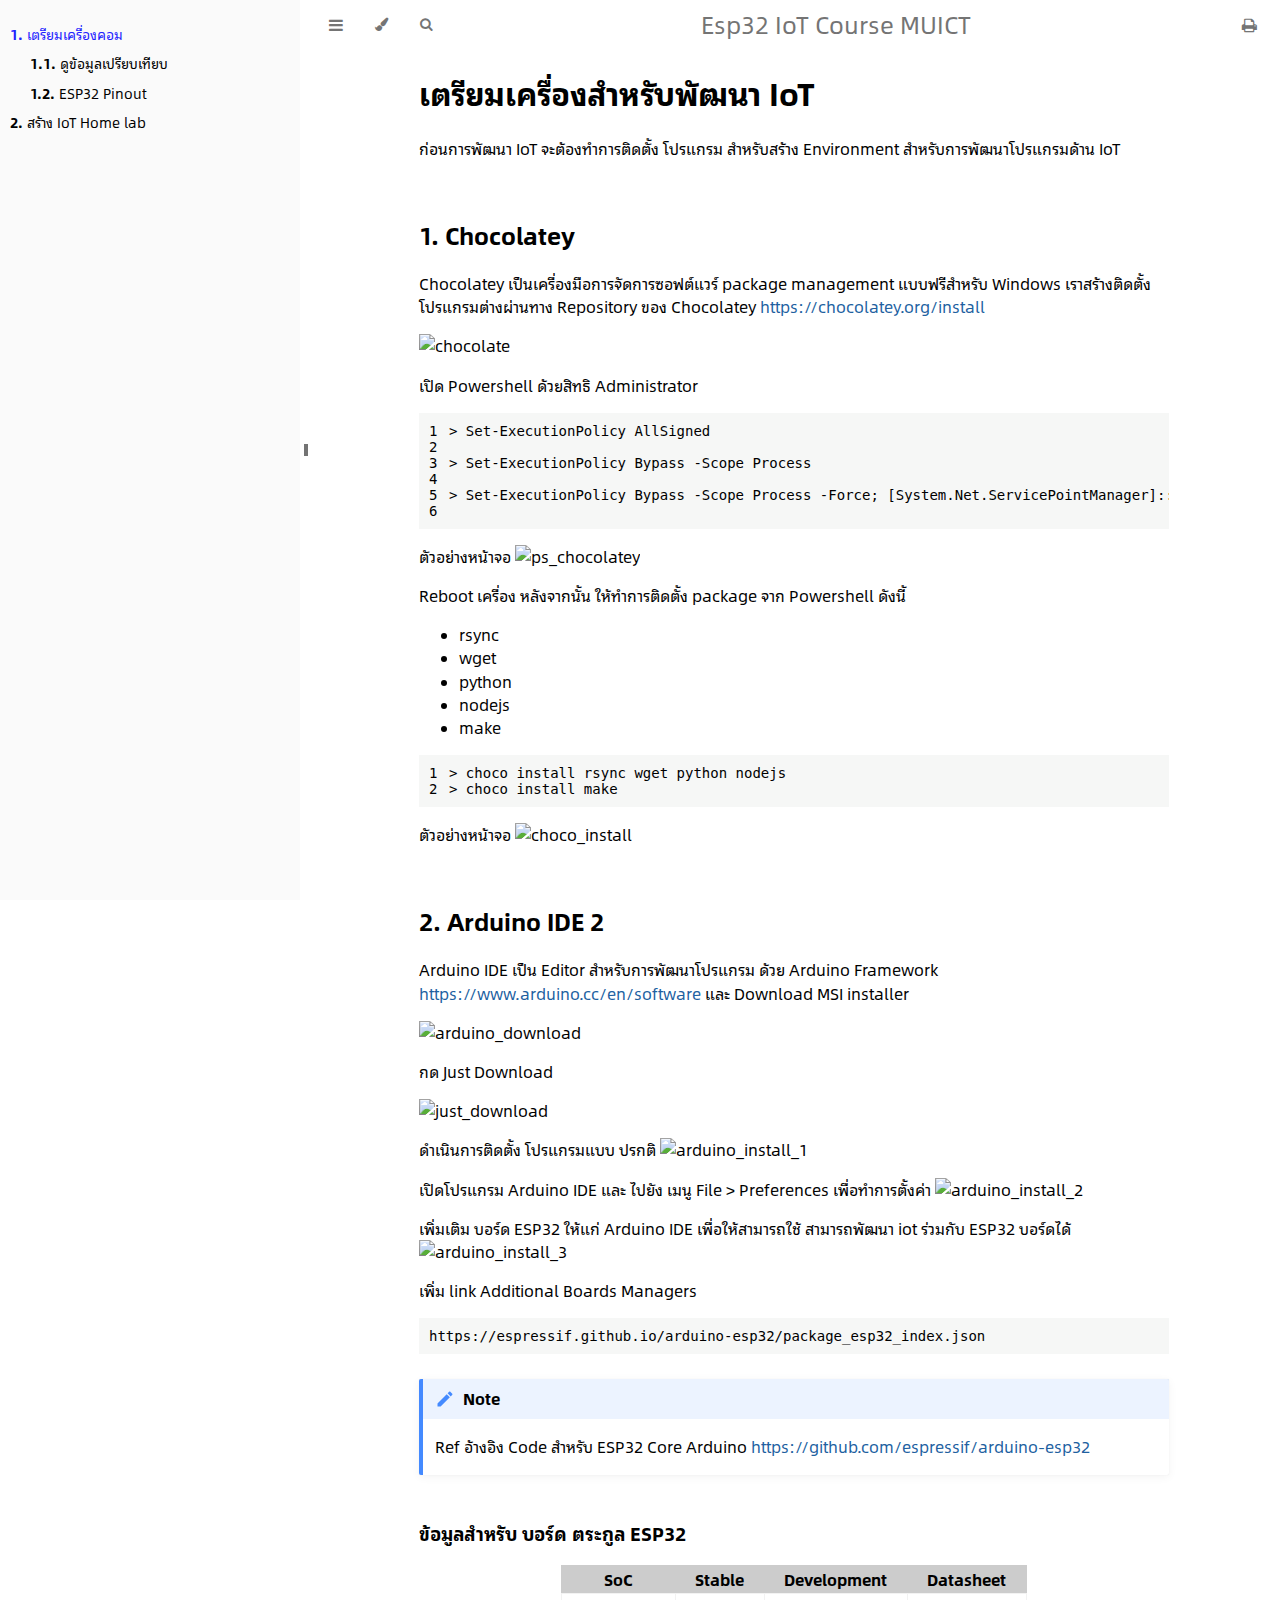
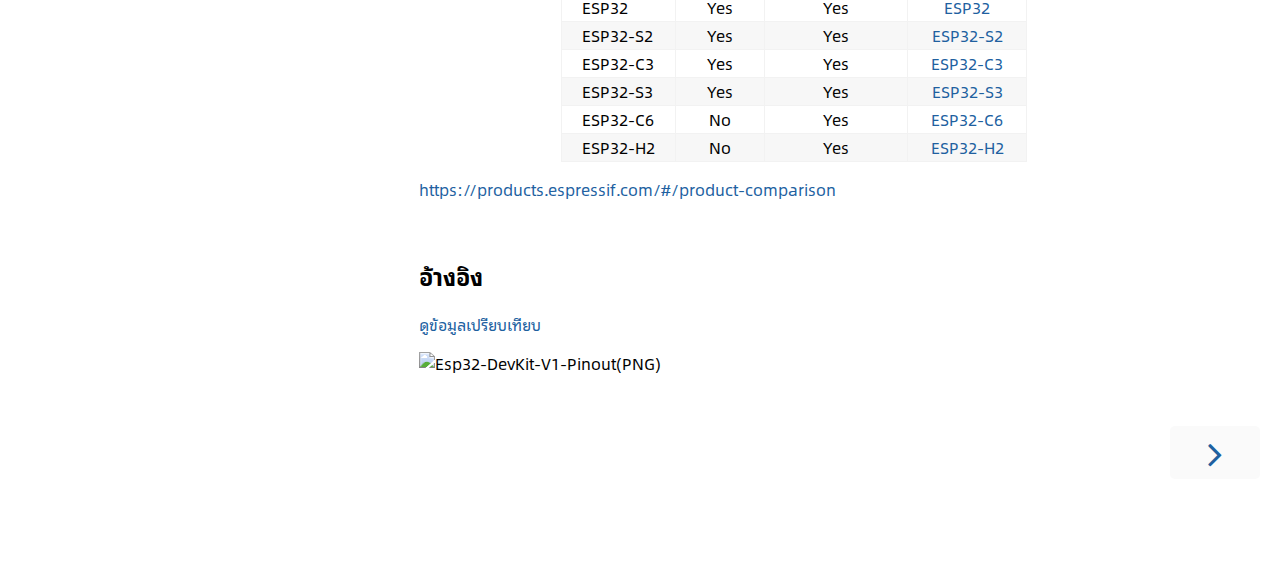
==== book/index.html @ 1f620031 "Publish latest version of Book" ====
<!DOCTYPE HTML>
<html lang="en" class="light" dir="ltr">

<head>
    <!-- Book generated using mdBook -->
    <meta charset="UTF-8">
    <title>เตรียมเครื่องคอม - Esp32 IoT Course MUICT</title>


    <!-- Custom HTML head -->
    
    <meta name="description" content="">
    <meta name="viewport" content="width=device-width, initial-scale=1">
    <meta name="theme-color" content="#ffffff">

    <link rel="icon" href="favicon.svg">
    <link rel="shortcut icon" href="favicon.png">
    <link rel="stylesheet" href="css/variables.css">
    <link rel="stylesheet" href="css/general.css">
    <link rel="stylesheet" href="css/chrome.css">
    <link rel="stylesheet" href="css/print.css" media="print">

    <!-- Fonts -->
    <link rel="stylesheet" href="FontAwesome/css/font-awesome.css">
    <link rel="stylesheet" href="fonts/fonts.css">

    <!-- Highlight.js Stylesheets -->
    <link rel="stylesheet" href="highlight.css">
    <link rel="stylesheet" href="tomorrow-night.css">
    <link rel="stylesheet" href="ayu-highlight.css">

    <!-- Custom theme stylesheets -->
    <link rel="stylesheet" href="./mdbook-admonish.css">

</head>

<body class="sidebar-visible no-js">
    <div id="body-container">
        <!-- Provide site root to javascript -->
        <script>
            var path_to_root = "";
            var default_theme = window.matchMedia("(prefers-color-scheme: dark)").matches ? "navy" : "light";
        </script>

        <!-- Work around some values being stored in localStorage wrapped in quotes -->
        <script>
            try {
                var theme = localStorage.getItem('mdbook-theme');
                var sidebar = localStorage.getItem('mdbook-sidebar');

                if (theme.startsWith('"') && theme.endsWith('"')) {
                    localStorage.setItem('mdbook-theme', theme.slice(1, theme.length - 1));
                }

                if (sidebar.startsWith('"') && sidebar.endsWith('"')) {
                    localStorage.setItem('mdbook-sidebar', sidebar.slice(1, sidebar.length - 1));
                }
            } catch (e) { }
        </script>

        <!-- Set the theme before any content is loaded, prevents flash -->
        <script>
            var theme;
            try { theme = localStorage.getItem('mdbook-theme'); } catch (e) { }
            if (theme === null || theme === undefined) { theme = default_theme; }
            var html = document.querySelector('html');
            html.classList.remove('light')
            html.classList.add(theme);
            var body = document.querySelector('body');
            body.classList.remove('no-js')
            body.classList.add('js');
        </script>

        <input type="checkbox" id="sidebar-toggle-anchor" class="hidden">

        <!-- Hide / unhide sidebar before it is displayed -->
        <script>
            var body = document.querySelector('body');
            var sidebar = null;
            var sidebar_toggle = document.getElementById("sidebar-toggle-anchor");
            if (document.body.clientWidth >= 1080) {
                try { sidebar = localStorage.getItem('mdbook-sidebar'); } catch (e) { }
                sidebar = sidebar || 'visible';
            } else {
                sidebar = 'hidden';
            }
            sidebar_toggle.checked = sidebar === 'visible';
            body.classList.remove('sidebar-visible');
            body.classList.add("sidebar-" + sidebar);
        </script>

        <nav id="sidebar" class="sidebar" aria-label="Table of contents">
            <div class="sidebar-scrollbox">
                <ol class="chapter"><li class="chapter-item expanded "><a href="chapters/chapter_1.html" class="active"><strong aria-hidden="true">1.</strong> เตรียมเครื่องคอม</a></li><li><ol class="section"><li class="chapter-item expanded "><a href="chapters/ref/compare_esp1.html"><strong aria-hidden="true">1.1.</strong> ดูข้อมูลเปรียบเทียบ</a></li><li class="chapter-item expanded "><a href="chapters/ref/pinout.html"><strong aria-hidden="true">1.2.</strong> ESP32 Pinout</a></li></ol></li><li class="chapter-item expanded "><a href="chapters/iot_homelab.html"><strong aria-hidden="true">2.</strong> สร้าง IoT Home lab</a></li></ol>
            </div>
            <div id="sidebar-resize-handle" class="sidebar-resize-handle">
                <div class="sidebar-resize-indicator"></div>
            </div>
        </nav>

        <!-- Track and set sidebar scroll position -->
        <script>
            var sidebarScrollbox = document.querySelector('#sidebar .sidebar-scrollbox');
            sidebarScrollbox.addEventListener('click', function (e) {
                if (e.target.tagName === 'A') {
                    sessionStorage.setItem('sidebar-scroll', sidebarScrollbox.scrollTop);
                }
            }, { passive: true });
            var sidebarScrollTop = sessionStorage.getItem('sidebar-scroll');
            sessionStorage.removeItem('sidebar-scroll');
            if (sidebarScrollTop) {
                // preserve sidebar scroll position when navigating via links within sidebar
                sidebarScrollbox.scrollTop = sidebarScrollTop;
            } else {
                // scroll sidebar to current active section when navigating via "next/previous chapter" buttons
                var activeSection = document.querySelector('#sidebar .active');
                if (activeSection) {
                    activeSection.scrollIntoView({ block: 'center' });
                }
            }
        </script>

        <div id="page-wrapper" class="page-wrapper">

            <div class="page">
                                <div id="menu-bar-hover-placeholder"></div>
                <div id="menu-bar" class="menu-bar sticky">
                    <div class="left-buttons">
                        <label id="sidebar-toggle" class="icon-button" for="sidebar-toggle-anchor"
                            title="Toggle Table of Contents" aria-label="Toggle Table of Contents"
                            aria-controls="sidebar">
                            <i class="fa fa-bars"></i>
                        </label>
                        <button id="theme-toggle" class="icon-button" type="button" title="Change theme"
                            aria-label="Change theme" aria-haspopup="true" aria-expanded="false"
                            aria-controls="theme-list">
                            <i class="fa fa-paint-brush"></i>
                        </button>
                        <ul id="theme-list" class="theme-popup" aria-label="Themes" role="menu">
                            <li role="none"><button role="menuitem" class="theme" id="light">Light</button></li>
                            <li role="none"><button role="menuitem" class="theme" id="rust">Rust</button></li>
                            <li role="none"><button role="menuitem" class="theme" id="coal">Coal</button></li>
                            <li role="none"><button role="menuitem" class="theme" id="navy">Navy</button></li>
                            <li role="none"><button role="menuitem" class="theme" id="ayu">Ayu</button></li>
                        </ul>
                        <button id="search-toggle" class="icon-button" type="button" title="Search. (Shortkey: s)"
                            aria-label="Toggle Searchbar" aria-expanded="false" aria-keyshortcuts="S"
                            aria-controls="searchbar">
                            <i class="fa fa-search"></i>
                        </button>
                    </div>

                    <h1 class="menu-title">Esp32 IoT Course MUICT</h1>

                    <div class="right-buttons">
                        <a href="print.html" title="Print this book" aria-label="Print this book">
                            <i id="print-button" class="fa fa-print"></i>
                        </a>

                    </div>
                </div>

                <div id="search-wrapper" class="hidden">
                    <form id="searchbar-outer" class="searchbar-outer">
                        <input type="search" id="searchbar" name="searchbar" placeholder="Search this book ..."
                            aria-controls="searchresults-outer" aria-describedby="searchresults-header">
                    </form>
                    <div id="searchresults-outer" class="searchresults-outer hidden">
                        <div id="searchresults-header" class="searchresults-header"></div>
                        <ul id="searchresults">
                        </ul>
                    </div>
                </div>

                <!-- Apply ARIA attributes after the sidebar and the sidebar toggle button are added to the DOM -->
                <script>
                    document.getElementById('sidebar-toggle').setAttribute('aria-expanded', sidebar === 'visible');
                    document.getElementById('sidebar').setAttribute('aria-hidden', sidebar !== 'visible');
                    Array.from(document.querySelectorAll('#sidebar a')).forEach(function (link) {
                        link.setAttribute('tabIndex', sidebar === 'visible' ? 0 : -1);
                    });
                </script>

                <div id="content" class="content">
                    <main>
                        <h1 id="เตรียมเครืองสำหรับพัฒนา-iot"><a class="header" href="#เตรียมเครืองสำหรับพัฒนา-iot">เตรียมเครื่องสำหรับพัฒนา IoT</a></h1>
<p>ก่อนการพัฒนา IoT จะต้องทำการติดตั้ง โปรแกรม สำหรับสร้าง Environment สำหรับการพัฒนาโปรแกรมด้าน IoT</p>
<h2 id="1-chocolatey"><a class="header" href="#1-chocolatey">1. Chocolatey</a></h2>
<p>Chocolatey เป็นเครื่องมือการจัดการซอฟต์แวร์ package management แบบฟรีสำหรับ Windows เราสร้างติดตั้งโปรแกรมต่างผ่านทาง Repository ของ Chocolatey  <a href="https://chocolatey.org/install">https://chocolatey.org/install</a></p>
<p><img src="../assets/images/chocolatey1.png" alt="chocolate" /></p>
<p>เปิด Powershell ด้วยสิทธิ Administrator</p>
<pre><code class="language-sh">&gt; Set-ExecutionPolicy AllSigned

&gt; Set-ExecutionPolicy Bypass -Scope Process

&gt; Set-ExecutionPolicy Bypass -Scope Process -Force; [System.Net.ServicePointManager]::SecurityProtocol = [System.Net.ServicePointManager]::SecurityProtocol -bor 3072; iex ((New-Object System.Net.WebClient).DownloadString('https://community.chocolatey.org/install.ps1'))

</code></pre>
<p>ตัวอย่างหน้าจอ
<img src="../assets/images/ps_chocolatey.png" alt="ps_chocolatey" /></p>
<p>Reboot เครื่อง  หลังจากนั้น ให้ทำการติดตั้ง package จาก Powershell ดังนี้</p>
<ul>
<li>rsync</li>
<li>wget</li>
<li>python</li>
<li>nodejs</li>
<li>make</li>
</ul>
<pre><code class="language-sh">&gt; choco install rsync wget python nodejs
&gt; choco install make
</code></pre>
<p>ตัวอย่างหน้าจอ
<img src="../assets/images/choco_install.png" alt="choco_install" /></p>
<h2 id="2-arduino-ide-2"><a class="header" href="#2-arduino-ide-2">2. Arduino IDE 2</a></h2>
<p>Arduino IDE เป็น Editor สำหรับการพัฒนาโปรแกรม ด้วย Arduino Framework
<a href="https://www.arduino.cc/en/software">https://www.arduino.cc/en/software</a>  และ Download MSI installer</p>
<p><img src="../assets/images/arduino_download.png" alt="arduino_download" /></p>
<p>กด Just Download</p>
<p><img src="../assets/images/just_download.png" alt="just_download" /></p>
<p>ดำเนินการติดตั้ง โปรแกรมแบบ ปรกติ
<img src="../assets/images/arduino_install_1.png" alt="arduino_install_1" /></p>
<p>เปิดโปรแกรม Arduino IDE และ ไปยัง เมนู File &gt; Preferences เพื่อทำการตั้งค่า
<img src="../assets/images/arduino_install_2.png" alt="arduino_install_2" /></p>
<p>เพิ่มเติม บอร์ด ESP32 ให้แก่ Arduino IDE เพื่อให้สามารถใช้ สามารถพัฒนา iot ร่วมกับ ESP32 บอร์ดได้
<img src="../assets/images/arduino_install_3.png" alt="arduino_install_3" /></p>
<p>เพิ่ม link Additional Boards Managers</p>
<pre><code>https://espressif.github.io/arduino-esp32/package_esp32_index.json
</code></pre>
<div id="admonition-note" class="admonition admonish-note">
<div class="admonition-title">
<p>Note</p>
<p><a class="admonition-anchor-link" href="#admonition-note"></a></p>
</div>
<div>
<p>Ref อ้างอิง Code สำหรับ ESP32 Core Arduino  <a href="https://github.com/espressif/arduino-esp32">https://github.com/espressif/arduino-esp32</a></p>
</div>
</div>
<h3 id="ขอมูลสำหรับ-บอรด-ตระกูล-esp32"><a class="header" href="#ขอมูลสำหรับ-บอรด-ตระกูล-esp32">ข้อมูลสำหรับ บอร์ด ตระกูล ESP32</a></h3>
<div class="table-wrapper"><table><thead><tr><th><strong>SoC</strong></th><th style="text-align: center"><strong>Stable</strong></th><th style="text-align: center"><strong>Development</strong></th><th style="text-align: center"><strong>Datasheet</strong></th></tr></thead><tbody>
<tr><td>ESP32</td><td style="text-align: center">Yes</td><td style="text-align: center">Yes</td><td style="text-align: center"><a href="https://www.espressif.com/sites/default/files/documentation/esp32_datasheet_en.pdf">ESP32</a></td></tr>
<tr><td>ESP32-S2</td><td style="text-align: center">Yes</td><td style="text-align: center">Yes</td><td style="text-align: center"><a href="https://www.espressif.com/sites/default/files/documentation/esp32-s2_datasheet_en.pdf">ESP32-S2</a></td></tr>
<tr><td>ESP32-C3</td><td style="text-align: center">Yes</td><td style="text-align: center">Yes</td><td style="text-align: center"><a href="https://www.espressif.com/sites/default/files/documentation/esp32-c3_datasheet_en.pdf">ESP32-C3</a></td></tr>
<tr><td>ESP32-S3</td><td style="text-align: center">Yes</td><td style="text-align: center">Yes</td><td style="text-align: center"><a href="https://www.espressif.com/sites/default/files/documentation/esp32-s3_datasheet_en.pdf">ESP32-S3</a></td></tr>
<tr><td>ESP32-C6</td><td style="text-align: center">No</td><td style="text-align: center">Yes</td><td style="text-align: center"><a href="https://www.espressif.com/sites/default/files/documentation/esp32-c6_datasheet_en.pdf">ESP32-C6</a></td></tr>
<tr><td>ESP32-H2</td><td style="text-align: center">No</td><td style="text-align: center">Yes</td><td style="text-align: center"><a href="https://www.espressif.com/sites/default/files/documentation/esp32-h2_datasheet_en.pdf">ESP32-H2</a></td></tr>
</tbody></table>
</div>
<p><a href="https://products.espressif.com/#/product-comparison">https://products.espressif.com/#/product-comparison</a></p>
<h2 id="อางอิง"><a class="header" href="#อางอิง">อ้างอิง</a></h2>
<p><a href="./ref/compare_esp1.html">ดูข้อมูลเปรียบเทียบ</a></p>
<p><img src="../assets/images/ESP32-DevKit-V1-Pinout-Diagram.png" alt="Esp32-DevKit-V1-Pinout(PNG)" /></p>

                    </main>

                    <nav class="nav-wrapper" aria-label="Page navigation">
                        <!-- Mobile navigation buttons -->

                        <a rel="next prefetch" href="chapters/ref/compare_esp1.html" class="mobile-nav-chapters next"
                            title="Next chapter" aria-label="Next chapter" aria-keyshortcuts="Right">
                            <i class="fa fa-angle-right"></i>
                        </a>

                        <div style="clear: both"></div>
                    </nav>
                </div>
            </div>

            <nav class="nav-wide-wrapper" aria-label="Page navigation">

                <a rel="next prefetch" href="chapters/ref/compare_esp1.html" class="nav-chapters next" title="Next chapter"
                    aria-label="Next chapter" aria-keyshortcuts="Right">
                    <i class="fa fa-angle-right"></i>
                </a>
            </nav>

        </div>




        <script>
            window.playground_copyable = true;
        </script>


        <script src="elasticlunr.min.js"></script>
        <script src="mark.min.js"></script>
        <script src="searcher.js"></script>

        <script src="clipboard.min.js"></script>
        <script src="highlight.js"></script>
        <script src="book.js"></script>

        <!-- Custom JS scripts -->
        <script src="js/highlightjs-line-numbers.js"></script>


        <script>
            $(document).ready(function () {
                $('code.hljs').each(function (i, block) {
                    hljs.lineNumbersBlock(block);
                });
            });
        </script>

    </div>
</body>

</html>
---- book/css/variables.css ----
/* Globals */

:root {
    --sidebar-width: 300px;
    --sidebar-resize-indicator-width: 8px;
    --sidebar-resize-indicator-space: 2px;
    --page-padding: 15px;
    --content-max-width: 750px;
    --menu-bar-height: 50px;
    --mono-font: "Source Code Pro", Consolas, "Ubuntu Mono", Menlo, "DejaVu Sans Mono", monospace, monospace;
    --code-font-size: 0.875em /* please adjust the ace font size accordingly in editor.js */
}

/* Themes */

.ayu {
    --bg: hsl(210, 25%, 8%);
    --fg: #c5c5c5;

    --sidebar-bg: #14191f;
    --sidebar-fg: #c8c9db;
    --sidebar-non-existant: #5c6773;
    --sidebar-active: #ffb454;
    --sidebar-spacer: #2d334f;

    --scrollbar: var(--sidebar-fg);

    --icons: #737480;
    --icons-hover: #b7b9cc;

    --links: #0096cf;

    --inline-code-color: #ffb454;

    --theme-popup-bg: #14191f;
    --theme-popup-border: #5c6773;
    --theme-hover: #191f26;

    --quote-bg: hsl(226, 15%, 17%);
    --quote-border: hsl(226, 15%, 22%);

    --warning-border: #ff8e00;

    --table-border-color: hsl(210, 25%, 13%);
    --table-header-bg: hsl(210, 25%, 28%);
    --table-alternate-bg: hsl(210, 25%, 11%);

    --searchbar-border-color: #848484;
    --searchbar-bg: #424242;
    --searchbar-fg: #fff;
    --searchbar-shadow-color: #d4c89f;
    --searchresults-header-fg: #666;
    --searchresults-border-color: #888;
    --searchresults-li-bg: #252932;
    --search-mark-bg: #e3b171;

    --color-scheme: dark;
}

.coal {
    --bg: hsl(200, 7%, 8%);
    --fg: #98a3ad;

    --sidebar-bg: #292c2f;
    --sidebar-fg: #a1adb8;
    --sidebar-non-existant: #505254;
    --sidebar-active: #3473ad;
    --sidebar-spacer: #393939;

    --scrollbar: var(--sidebar-fg);

    --icons: #43484d;
    --icons-hover: #b3c0cc;

    --links: #2b79a2;

    --inline-code-color: #c5c8c6;

    --theme-popup-bg: #141617;
    --theme-popup-border: #43484d;
    --theme-hover: #1f2124;

    --quote-bg: hsl(234, 21%, 18%);
    --quote-border: hsl(234, 21%, 23%);

    --warning-border: #ff8e00;

    --table-border-color: hsl(200, 7%, 13%);
    --table-header-bg: hsl(200, 7%, 28%);
    --table-alternate-bg: hsl(200, 7%, 11%);

    --searchbar-border-color: #aaa;
    --searchbar-bg: #b7b7b7;
    --searchbar-fg: #000;
    --searchbar-shadow-color: #aaa;
    --searchresults-header-fg: #666;
    --searchresults-border-color: #98a3ad;
    --searchresults-li-bg: #2b2b2f;
    --search-mark-bg: #355c7d;

    --color-scheme: dark;
}

.light {
    --bg: hsl(0, 0%, 100%);
    --fg: hsl(0, 0%, 0%);

    --sidebar-bg: #fafafa;
    --sidebar-fg: hsl(0, 0%, 0%);
    --sidebar-non-existant: #aaaaaa;
    --sidebar-active: #1f1fff;
    --sidebar-spacer: #f4f4f4;

    --scrollbar: #8F8F8F;

    --icons: #747474;
    --icons-hover: #000000;

    --links: #20609f;

    --inline-code-color: #301900;

    --theme-popup-bg: #fafafa;
    --theme-popup-border: #cccccc;
    --theme-hover: #e6e6e6;

    --quote-bg: hsl(197, 37%, 96%);
    --quote-border: hsl(197, 37%, 91%);

    --warning-border: #ff8e00;

    --table-border-color: hsl(0, 0%, 95%);
    --table-header-bg: hsl(0, 0%, 80%);
    --table-alternate-bg: hsl(0, 0%, 97%);

    --searchbar-border-color: #aaa;
    --searchbar-bg: #fafafa;
    --searchbar-fg: #000;
    --searchbar-shadow-color: #aaa;
    --searchresults-header-fg: #666;
    --searchresults-border-color: #888;
    --searchresults-li-bg: #e4f2fe;
    --search-mark-bg: #a2cff5;

    --color-scheme: light;
}

.navy {
    --bg: hsl(226, 23%, 11%);
    --fg: #bcbdd0;

    --sidebar-bg: #282d3f;
    --sidebar-fg: #c8c9db;
    --sidebar-non-existant: #505274;
    --sidebar-active: #2b79a2;
    --sidebar-spacer: #2d334f;

    --scrollbar: var(--sidebar-fg);

    --icons: #737480;
    --icons-hover: #b7b9cc;

    --links: #2b79a2;

    --inline-code-color: #c5c8c6;

    --theme-popup-bg: #161923;
    --theme-popup-border: #737480;
    --theme-hover: #282e40;

    --quote-bg: hsl(226, 15%, 17%);
    --quote-border: hsl(226, 15%, 22%);

    --warning-border: #ff8e00;

    --table-border-color: hsl(226, 23%, 16%);
    --table-header-bg: hsl(226, 23%, 31%);
    --table-alternate-bg: hsl(226, 23%, 14%);

    --searchbar-border-color: #aaa;
    --searchbar-bg: #aeaec6;
    --searchbar-fg: #000;
    --searchbar-shadow-color: #aaa;
    --searchresults-header-fg: #5f5f71;
    --searchresults-border-color: #5c5c68;
    --searchresults-li-bg: #242430;
    --search-mark-bg: #a2cff5;

    --color-scheme: dark;
}

.rust {
    --bg: hsl(60, 9%, 87%);
    --fg: #262625;

    --sidebar-bg: #3b2e2a;
    --sidebar-fg: #c8c9db;
    --sidebar-non-existant: #505254;
    --sidebar-active: #e69f67;
    --sidebar-spacer: #45373a;

    --scrollbar: var(--sidebar-fg);

    --icons: #737480;
    --icons-hover: #262625;

    --links: #2b79a2;

    --inline-code-color: #6e6b5e;

    --theme-popup-bg: #e1e1db;
    --theme-popup-border: #b38f6b;
    --theme-hover: #99908a;

    --quote-bg: hsl(60, 5%, 75%);
    --quote-border: hsl(60, 5%, 70%);

    --warning-border: #ff8e00;

    --table-border-color: hsl(60, 9%, 82%);
    --table-header-bg: #b3a497;
    --table-alternate-bg: hsl(60, 9%, 84%);

    --searchbar-border-color: #aaa;
    --searchbar-bg: #fafafa;
    --searchbar-fg: #000;
    --searchbar-shadow-color: #aaa;
    --searchresults-header-fg: #666;
    --searchresults-border-color: #888;
    --searchresults-li-bg: #dec2a2;
    --search-mark-bg: #e69f67;

    --color-scheme: light;
}

@media (prefers-color-scheme: dark) {
    .light.no-js {
        --bg: hsl(200, 7%, 8%);
        --fg: #98a3ad;

        --sidebar-bg: #292c2f;
        --sidebar-fg: #a1adb8;
        --sidebar-non-existant: #505254;
        --sidebar-active: #3473ad;
        --sidebar-spacer: #393939;

        --scrollbar: var(--sidebar-fg);

        --icons: #43484d;
        --icons-hover: #b3c0cc;

        --links: #2b79a2;

        --inline-code-color: #c5c8c6;

        --theme-popup-bg: #141617;
        --theme-popup-border: #43484d;
        --theme-hover: #1f2124;

        --quote-bg: hsl(234, 21%, 18%);
        --quote-border: hsl(234, 21%, 23%);

        --warning-border: #ff8e00;

        --table-border-color: hsl(200, 7%, 13%);
        --table-header-bg: hsl(200, 7%, 28%);
        --table-alternate-bg: hsl(200, 7%, 11%);

        --searchbar-border-color: #aaa;
        --searchbar-bg: #b7b7b7;
        --searchbar-fg: #000;
        --searchbar-shadow-color: #aaa;
        --searchresults-header-fg: #666;
        --searchresults-border-color: #98a3ad;
        --searchresults-li-bg: #2b2b2f;
        --search-mark-bg: #355c7d;
    }
}
---- book/css/general.css ----
/* Base styles and content styles */

@import 'variables.css';

:root {
    /* Browser default font-size is 16px, this way 1 rem = 10px */
    font-size: 62.5%;
    color-scheme: var(--color-scheme);
}

html {
    font-family: "Open Sans", sans-serif;
    color: var(--fg);
    background-color: var(--bg);
    text-size-adjust: none;
    -webkit-text-size-adjust: none;
}

body {
    margin: 0;
    font-size: 1.6rem;
    overflow-x: hidden;
}

code {
    font-family: var(--mono-font) !important;
    font-size: var(--code-font-size);
    direction: ltr !important;
}

/* make long words/inline code not x overflow */
main {
    overflow-wrap: break-word;
}

/* make wide tables scroll if they overflow */
.table-wrapper {
    overflow-x: auto;
}

/* Don't change font size in headers. */
h1 code, h2 code, h3 code, h4 code, h5 code, h6 code {
    font-size: unset;
}

.left { float: left; }
.right { float: right; }
.boring { opacity: 0.6; }
.hide-boring .boring { display: none; }
.hidden { display: none !important; }

h2, h3 { margin-block-start: 2.5em; }
h4, h5 { margin-block-start: 2em; }

.header + .header h3,
.header + .header h4,
.header + .header h5 {
    margin-block-start: 1em;
}

h1:target::before,
h2:target::before,
h3:target::before,
h4:target::before,
h5:target::before,
h6:target::before {
    display: inline-block;
    content: "»";
    margin-inline-start: -30px;
    width: 30px;
}

/* This is broken on Safari as of version 14, but is fixed
   in Safari Technology Preview 117 which I think will be Safari 14.2.
   https://bugs.webkit.org/show_bug.cgi?id=218076
*/
:target {
    /* Safari does not support logical properties */
    scroll-margin-top: calc(var(--menu-bar-height) + 0.5em);
}

.page {
    outline: 0;
    padding: 0 var(--page-padding);
    margin-block-start: calc(0px - var(--menu-bar-height)); /* Compensate for the #menu-bar-hover-placeholder */
}
.page-wrapper {
    box-sizing: border-box;
    background-color: var(--bg);
}
.no-js .page-wrapper,
.js:not(.sidebar-resizing) .page-wrapper {
    transition: margin-left 0.3s ease, transform 0.3s ease; /* Animation: slide away */
}
[dir=rtl] .js:not(.sidebar-resizing) .page-wrapper {
    transition: margin-right 0.3s ease, transform 0.3s ease; /* Animation: slide away */
}

.content {
    overflow-y: auto;
    padding: 0 5px 50px 5px;
}
.content main {
    margin-inline-start: auto;
    margin-inline-end: auto;
    max-width: var(--content-max-width);
}
.content p { line-height: 1.45em; }
.content ol { line-height: 1.45em; }
.content ul { line-height: 1.45em; }
.content a { text-decoration: none; }
.content a:hover { text-decoration: underline; }
.content img, .content video { max-width: 100%; }
.content .header:link,
.content .header:visited {
    color: var(--fg);
}
.content .header:link,
.content .header:visited:hover {
    text-decoration: none;
}

table {
    margin: 0 auto;
    border-collapse: collapse;
}
table td {
    padding: 3px 20px;
    border: 1px var(--table-border-color) solid;
}
table thead {
    background: var(--table-header-bg);
}
table thead td {
    font-weight: 700;
    border: none;
}
table thead th {
    padding: 3px 20px;
}
table thead tr {
    border: 1px var(--table-header-bg) solid;
}
/* Alternate background colors for rows */
table tbody tr:nth-child(2n) {
    background: var(--table-alternate-bg);
}


blockquote {
    margin: 20px 0;
    padding: 0 20px;
    color: var(--fg);
    background-color: var(--quote-bg);
    border-block-start: .1em solid var(--quote-border);
    border-block-end: .1em solid var(--quote-border);
}

.warning {
    margin: 20px;
    padding: 0 20px;
    border-inline-start: 2px solid var(--warning-border);
}

.warning:before {
    position: absolute;
    width: 3rem;
    height: 3rem;
    margin-inline-start: calc(-1.5rem - 21px);
    content: "ⓘ";
    text-align: center;
    background-color: var(--bg);
    color: var(--warning-border);
    font-weight: bold;
    font-size: 2rem;
}

blockquote .warning:before {
    background-color: var(--quote-bg);
}

kbd {
    background-color: var(--table-border-color);
    border-radius: 4px;
    border: solid 1px var(--theme-popup-border);
    box-shadow: inset 0 -1px 0 var(--theme-hover);
    display: inline-block;
    font-size: var(--code-font-size);
    font-family: var(--mono-font);
    line-height: 10px;
    padding: 4px 5px;
    vertical-align: middle;
}

:not(.footnote-definition) + .footnote-definition,
.footnote-definition + :not(.footnote-definition) {
    margin-block-start: 2em;
}
.footnote-definition {
    font-size: 0.9em;
    margin: 0.5em 0;
}
.footnote-definition p {
    display: inline;
}

.tooltiptext {
    position: absolute;
    visibility: hidden;
    color: #fff;
    background-color: #333;
    transform: translateX(-50%); /* Center by moving tooltip 50% of its width left */
    left: -8px; /* Half of the width of the icon */
    top: -35px;
    font-size: 0.8em;
    text-align: center;
    border-radius: 6px;
    padding: 5px 8px;
    margin: 5px;
    z-index: 1000;
}
.tooltipped .tooltiptext {
    visibility: visible;
}

.chapter li.part-title {
    color: var(--sidebar-fg);
    margin: 5px 0px;
    font-weight: bold;
}

.result-no-output {
    font-style: italic;
}
---- book/css/chrome.css ----
/* CSS for UI elements (a.k.a. chrome) */

@import 'variables.css';

html {
    scrollbar-color: var(--scrollbar) var(--bg);
}
#searchresults a,
.content a:link,
a:visited,
a > .hljs {
    color: var(--links);
}

/*
    body-container is necessary because mobile browsers don't seem to like
    overflow-x on the body tag when there is a <meta name="viewport"> tag.
*/
#body-container {
    /*
        This is used when the sidebar pushes the body content off the side of
        the screen on small screens. Without it, dragging on mobile Safari
        will want to reposition the viewport in a weird way.
    */
    overflow-x: clip;
}

/* Menu Bar */

#menu-bar,
#menu-bar-hover-placeholder {
    z-index: 101;
    margin: auto calc(0px - var(--page-padding));
}
#menu-bar {
    position: relative;
    display: flex;
    flex-wrap: wrap;
    background-color: var(--bg);
    border-block-end-color: var(--bg);
    border-block-end-width: 1px;
    border-block-end-style: solid;
}
#menu-bar.sticky,
.js #menu-bar-hover-placeholder:hover + #menu-bar,
.js #menu-bar:hover,
.js.sidebar-visible #menu-bar {
    position: -webkit-sticky;
    position: sticky;
    top: 0 !important;
}
#menu-bar-hover-placeholder {
    position: sticky;
    position: -webkit-sticky;
    top: 0;
    height: var(--menu-bar-height);
}
#menu-bar.bordered {
    border-block-end-color: var(--table-border-color);
}
#menu-bar i, #menu-bar .icon-button {
    position: relative;
    padding: 0 8px;
    z-index: 10;
    line-height: var(--menu-bar-height);
    cursor: pointer;
    transition: color 0.5s;
}
@media only screen and (max-width: 420px) {
    #menu-bar i, #menu-bar .icon-button {
        padding: 0 5px;
    }
}

.icon-button {
    border: none;
    background: none;
    padding: 0;
    color: inherit;
}
.icon-button i {
    margin: 0;
}

.right-buttons {
    margin: 0 15px;
}
.right-buttons a {
    text-decoration: none;
}

.left-buttons {
    display: flex;
    margin: 0 5px;
}
.no-js .left-buttons button {
    display: none;
}

.menu-title {
    display: inline-block;
    font-weight: 200;
    font-size: 2.4rem;
    line-height: var(--menu-bar-height);
    text-align: center;
    margin: 0;
    flex: 1;
    white-space: nowrap;
    overflow: hidden;
    text-overflow: ellipsis;
}
.js .menu-title {
    cursor: pointer;
}

.menu-bar,
.menu-bar:visited,
.nav-chapters,
.nav-chapters:visited,
.mobile-nav-chapters,
.mobile-nav-chapters:visited,
.menu-bar .icon-button,
.menu-bar a i {
    color: var(--icons);
}

.menu-bar i:hover,
.menu-bar .icon-button:hover,
.nav-chapters:hover,
.mobile-nav-chapters i:hover {
    color: var(--icons-hover);
}

/* Nav Icons */

.nav-chapters {
    font-size: 2.5em;
    text-align: center;
    text-decoration: none;

    position: fixed;
    top: 0;
    bottom: 0;
    margin: 0;
    max-width: 150px;
    min-width: 90px;

    display: flex;
    justify-content: center;
    align-content: center;
    flex-direction: column;

    transition: color 0.5s, background-color 0.5s;
}

.nav-chapters:hover {
    text-decoration: none;
    background-color: var(--theme-hover);
    transition: background-color 0.15s, color 0.15s;
}

.nav-wrapper {
    margin-block-start: 50px;
    display: none;
}

.mobile-nav-chapters {
    font-size: 2.5em;
    text-align: center;
    text-decoration: none;
    width: 90px;
    border-radius: 5px;
    background-color: var(--sidebar-bg);
}

/* Only Firefox supports flow-relative values */
.previous { float: left; }
[dir=rtl] .previous { float: right; }

/* Only Firefox supports flow-relative values */
.next {
    float: right;
    right: var(--page-padding);
}
[dir=rtl] .next {
    float: left;
    right: unset;
    left: var(--page-padding);
}

/* Use the correct buttons for RTL layouts*/
[dir=rtl] .previous i.fa-angle-left:before {content:"\f105";}
[dir=rtl] .next i.fa-angle-right:before { content:"\f104"; }

@media only screen and (max-width: 1080px) {
    .nav-wide-wrapper { display: none; }
    .nav-wrapper { display: block; }
}

/* sidebar-visible */
@media only screen and (max-width: 1380px) {
    #sidebar-toggle-anchor:checked ~ .page-wrapper .nav-wide-wrapper { display: none; }
    #sidebar-toggle-anchor:checked ~ .page-wrapper .nav-wrapper { display: block; }
}

/* Inline code */

:not(pre) > .hljs {
    display: inline;
    padding: 0.1em 0.3em;
    border-radius: 3px;
}

:not(pre):not(a) > .hljs {
    color: var(--inline-code-color);
    overflow-x: initial;
}

a:hover > .hljs {
    text-decoration: underline;
}

pre {
    position: relative;
}
pre > .buttons {
    position: absolute;
    z-index: 100;
    right: 0px;
    top: 2px;
    margin: 0px;
    padding: 2px 0px;

    color: var(--sidebar-fg);
    cursor: pointer;
    visibility: hidden;
    opacity: 0;
    transition: visibility 0.1s linear, opacity 0.1s linear;
}
pre:hover > .buttons {
    visibility: visible;
    opacity: 1
}
pre > .buttons :hover {
    color: var(--sidebar-active);
    border-color: var(--icons-hover);
    background-color: var(--theme-hover);
}
pre > .buttons i {
    margin-inline-start: 8px;
}
pre > .buttons button {
    cursor: inherit;
    margin: 0px 5px;
    padding: 3px 5px;
    font-size: 14px;

    border-style: solid;
    border-width: 1px;
    border-radius: 4px;
    border-color: var(--icons);
    background-color: var(--theme-popup-bg);
    transition: 100ms;
    transition-property: color,border-color,background-color;
    color: var(--icons);
}
@media (pointer: coarse) {
    pre > .buttons button {
        /* On mobile, make it easier to tap buttons. */
        padding: 0.3rem 1rem;
    }

    .sidebar-resize-indicator {
        /* Hide resize indicator on devices with limited accuracy */
        display: none;
    }
}
pre > code {
    display: block;
    padding: 1rem;
}

/* FIXME: ACE editors overlap their buttons because ACE does absolute
   positioning within the code block which breaks padding. The only solution I
   can think of is to move the padding to the outer pre tag (or insert a div
   wrapper), but that would require fixing a whole bunch of CSS rules.
*/
.hljs.ace_editor {
  padding: 0rem 0rem;
}

pre > .result {
    margin-block-start: 10px;
}

/* Search */

#searchresults a {
    text-decoration: none;
}

mark {
    border-radius: 2px;
    padding-block-start: 0;
    padding-block-end: 1px;
    padding-inline-start: 3px;
    padding-inline-end: 3px;
    margin-block-start: 0;
    margin-block-end: -1px;
    margin-inline-start: -3px;
    margin-inline-end: -3px;
    background-color: var(--search-mark-bg);
    transition: background-color 300ms linear;
    cursor: pointer;
}

mark.fade-out {
    background-color: rgba(0,0,0,0) !important;
    cursor: auto;
}

.searchbar-outer {
    margin-inline-start: auto;
    margin-inline-end: auto;
    max-width: var(--content-max-width);
}

#searchbar {
    width: 100%;
    margin-block-start: 5px;
    margin-block-end: 0;
    margin-inline-start: auto;
    margin-inline-end: auto;
    padding: 10px 16px;
    transition: box-shadow 300ms ease-in-out;
    border: 1px solid var(--searchbar-border-color);
    border-radius: 3px;
    background-color: var(--searchbar-bg);
    color: var(--searchbar-fg);
}
#searchbar:focus,
#searchbar.active {
    box-shadow: 0 0 3px var(--searchbar-shadow-color);
}

.searchresults-header {
    font-weight: bold;
    font-size: 1em;
    padding-block-start: 18px;
    padding-block-end: 0;
    padding-inline-start: 5px;
    padding-inline-end: 0;
    color: var(--searchresults-header-fg);
}

.searchresults-outer {
    margin-inline-start: auto;
    margin-inline-end: auto;
    max-width: var(--content-max-width);
    border-block-end: 1px dashed var(--searchresults-border-color);
}

ul#searchresults {
    list-style: none;
    padding-inline-start: 20px;
}
ul#searchresults li {
    margin: 10px 0px;
    padding: 2px;
    border-radius: 2px;
}
ul#searchresults li.focus {
    background-color: var(--searchresults-li-bg);
}
ul#searchresults span.teaser {
    display: block;
    clear: both;
    margin-block-start: 5px;
    margin-block-end: 0;
    margin-inline-start: 20px;
    margin-inline-end: 0;
    font-size: 0.8em;
}
ul#searchresults span.teaser em {
    font-weight: bold;
    font-style: normal;
}

/* Sidebar */

.sidebar {
    position: fixed;
    left: 0;
    top: 0;
    bottom: 0;
    width: var(--sidebar-width);
    font-size: 0.875em;
    box-sizing: border-box;
    -webkit-overflow-scrolling: touch;
    overscroll-behavior-y: contain;
    background-color: var(--sidebar-bg);
    color: var(--sidebar-fg);
}
[dir=rtl] .sidebar { left: unset; right: 0; }
.sidebar-resizing {
    -moz-user-select: none;
    -webkit-user-select: none;
    -ms-user-select: none;
    user-select: none;
}
.no-js .sidebar,
.js:not(.sidebar-resizing) .sidebar {
    transition: transform 0.3s; /* Animation: slide away */
}
.sidebar code {
    line-height: 2em;
}
.sidebar .sidebar-scrollbox {
    overflow-y: auto;
    position: absolute;
    top: 0;
    bottom: 0;
    left: 0;
    right: 0;
    padding: 10px 10px;
}
.sidebar .sidebar-resize-handle {
    position: absolute;
    cursor: col-resize;
    width: 0;
    right: calc(var(--sidebar-resize-indicator-width) * -1);
    top: 0;
    bottom: 0;
    display: flex;
    align-items: center;
}

.sidebar-resize-handle .sidebar-resize-indicator {
    width: 100%;
    height: 12px;
    background-color: var(--icons);
    margin-inline-start: var(--sidebar-resize-indicator-space);
}

[dir=rtl] .sidebar .sidebar-resize-handle {
    left: calc(var(--sidebar-resize-indicator-width) * -1);
    right: unset;
}
.js .sidebar .sidebar-resize-handle {
    cursor: col-resize;
    width: calc(var(--sidebar-resize-indicator-width) - var(--sidebar-resize-indicator-space));
}
/* sidebar-hidden */
#sidebar-toggle-anchor:not(:checked) ~ .sidebar {
    transform: translateX(calc(0px - var(--sidebar-width) - var(--sidebar-resize-indicator-width)));
    z-index: -1;
}
[dir=rtl] #sidebar-toggle-anchor:not(:checked) ~ .sidebar {
    transform: translateX(calc(var(--sidebar-width) + var(--sidebar-resize-indicator-width)));
}
.sidebar::-webkit-scrollbar {
    background: var(--sidebar-bg);
}
.sidebar::-webkit-scrollbar-thumb {
    background: var(--scrollbar);
}

/* sidebar-visible */
#sidebar-toggle-anchor:checked ~ .page-wrapper {
    transform: translateX(calc(var(--sidebar-width) + var(--sidebar-resize-indicator-width)));
}
[dir=rtl] #sidebar-toggle-anchor:checked ~ .page-wrapper {
    transform: translateX(calc(0px - var(--sidebar-width) - var(--sidebar-resize-indicator-width)));
}
@media only screen and (min-width: 620px) {
    #sidebar-toggle-anchor:checked ~ .page-wrapper {
        transform: none;
        margin-inline-start: calc(var(--sidebar-width) + var(--sidebar-resize-indicator-width));
    }
    [dir=rtl] #sidebar-toggle-anchor:checked ~ .page-wrapper {
        transform: none;
    }
}

.chapter {
    list-style: none outside none;
    padding-inline-start: 0;
    line-height: 2.2em;
}

.chapter ol {
    width: 100%;
}

.chapter li {
    display: flex;
    color: var(--sidebar-non-existant);
}
.chapter li a {
    display: block;
    padding: 0;
    text-decoration: none;
    color: var(--sidebar-fg);
}

.chapter li a:hover {
    color: var(--sidebar-active);
}

.chapter li a.active {
    color: var(--sidebar-active);
}

.chapter li > a.toggle {
    cursor: pointer;
    display: block;
    margin-inline-start: auto;
    padding: 0 10px;
    user-select: none;
    opacity: 0.68;
}

.chapter li > a.toggle div {
    transition: transform 0.5s;
}

/* collapse the section */
.chapter li:not(.expanded) + li > ol {
    display: none;
}

.chapter li.chapter-item {
    line-height: 1.5em;
    margin-block-start: 0.6em;
}

.chapter li.expanded > a.toggle div {
    transform: rotate(90deg);
}

.spacer {
    width: 100%;
    height: 3px;
    margin: 5px 0px;
}
.chapter .spacer {
    background-color: var(--sidebar-spacer);
}

@media (-moz-touch-enabled: 1), (pointer: coarse) {
    .chapter li a { padding: 5px 0; }
    .spacer { margin: 10px 0; }
}

.section {
    list-style: none outside none;
    padding-inline-start: 20px;
    line-height: 1.9em;
}

/* Theme Menu Popup */

.theme-popup {
    position: absolute;
    left: 10px;
    top: var(--menu-bar-height);
    z-index: 1000;
    border-radius: 4px;
    font-size: 0.7em;
    color: var(--fg);
    background: var(--theme-popup-bg);
    border: 1px solid var(--theme-popup-border);
    margin: 0;
    padding: 0;
    list-style: none;
    display: none;
    /* Don't let the children's background extend past the rounded corners. */
    overflow: hidden;
}
[dir=rtl] .theme-popup { left: unset;  right: 10px; }
.theme-popup .default {
    color: var(--icons);
}
.theme-popup .theme {
    width: 100%;
    border: 0;
    margin: 0;
    padding: 2px 20px;
    line-height: 25px;
    white-space: nowrap;
    text-align: start;
    cursor: pointer;
    color: inherit;
    background: inherit;
    font-size: inherit;
}
.theme-popup .theme:hover {
    background-color: var(--theme-hover);
}

.theme-selected::before {
    display: inline-block;
    content: "✓";
    margin-inline-start: -14px;
    width: 14px;
}
---- book/css/print.css ----
#sidebar,
#menu-bar,
.nav-chapters,
.mobile-nav-chapters {
    display: none;
}

#page-wrapper.page-wrapper {
    transform: none !important;
    margin-inline-start: 0px;
    overflow-y: initial;
}

#content {
    max-width: none;
    margin: 0;
    padding: 0;
}

.page {
    overflow-y: initial;
}

code {
    direction: ltr !important;
}

pre > .buttons {
    z-index: 2;
}

a, a:visited, a:active, a:hover {
    color: #4183c4;
    text-decoration: none;
}

h1, h2, h3, h4, h5, h6 {
    page-break-inside: avoid;
    page-break-after: avoid;
}

pre, code {
    page-break-inside: avoid;
    white-space: pre-wrap;
}

.fa {
    display: none !important;
}
---- book/fonts/fonts.css ----
@font-face {
    font-family: 'AlibabaSansThai';
    font-style: normal;
    font-weight: normal;
    src: url('AlibabaSansThai-Rg.woff2')  format('woff2');
}
@font-face {
    font-family: 'AlibabaSansThai';
    font-style: normal;
    font-weight: 500;
    src: url('AlibabaSansThai-Md.woff2')  format('woff2');
}
@font-face {
    font-family: 'AlibabaSansThai';
    font-style: normal;
    font-weight: 700;
    src: url('AlibabaSansThai-Bd.woff2')  format('woff2');
}


body {
    font-family: "AlibabaSansThai";
    color: var(--fg);
    background-color: var(--bg);
    text-size-adjust: none;
}

/* for block of numbers */
.hljs-ln-numbers {
    -webkit-touch-callout: none;
    -webkit-user-select: none;
    -khtml-user-select: none;
    -moz-user-select: none;
    -ms-user-select: none;
    user-select: none;

    text-align: center;
    color: #ccc;
    border-right: 1px solid #CCC;
    vertical-align: top;
    padding-right: 5px;

    /* your custom style here */
}

/* for block of code */
.hljs-ln-code {
    padding-left: 10px;
}

.highlighted-text {
    background-color: rgb(165, 245, 179); /* Change 'yellow' to your desired color */
}
---- book/highlight.css ----
/*
 * An increased contrast highlighting scheme loosely based on the
 * "Base16 Atelier Dune Light" theme by Bram de Haan
 * (http://atelierbram.github.io/syntax-highlighting/atelier-schemes/dune)
 * Original Base16 color scheme by Chris Kempson
 * (https://github.com/chriskempson/base16)
 */

/* Comment */
.hljs-comment,
.hljs-quote {
  color: #575757;
}

/* Red */
.hljs-variable,
.hljs-template-variable,
.hljs-attribute,
.hljs-tag,
.hljs-name,
.hljs-regexp,
.hljs-link,
.hljs-name,
.hljs-selector-id,
.hljs-selector-class {
  color: #d70025;
}

/* Orange */
.hljs-number,
.hljs-meta,
.hljs-built_in,
.hljs-builtin-name,
.hljs-literal,
.hljs-type,
.hljs-params {
  color: #b21e00;
}

/* Green */
.hljs-string,
.hljs-symbol,
.hljs-bullet {
  color: #008200;
}

/* Blue */
.hljs-title,
.hljs-section {
  color: #0030f2;
}

/* Purple */
.hljs-keyword,
.hljs-selector-tag {
  color: #9d00ec;
}

.hljs {
  display: block;
  overflow-x: auto;
  background: #f6f7f6;
  color: #000;
}

.hljs-emphasis {
  font-style: italic;
}

.hljs-strong {
  font-weight: bold;
}

.hljs-addition {
  color: #22863a;
  background-color: #f0fff4;
}

.hljs-deletion {
  color: #b31d28;
  background-color: #ffeef0;
}
---- book/tomorrow-night.css ----
/* Tomorrow Night Theme */
/* https://github.com/jmblog/color-themes-for-highlightjs */
/* Original theme - https://github.com/chriskempson/tomorrow-theme */
/* https://github.com/jmblog/color-themes-for-highlightjs */

/* Tomorrow Comment */
.hljs-comment {
  color: #969896;
}

/* Tomorrow Red */
.hljs-variable,
.hljs-attribute,
.hljs-tag,
.hljs-regexp,
.ruby .hljs-constant,
.xml .hljs-tag .hljs-title,
.xml .hljs-pi,
.xml .hljs-doctype,
.html .hljs-doctype,
.css .hljs-id,
.css .hljs-class,
.css .hljs-pseudo {
  color: #cc6666;
}

/* Tomorrow Orange */
.hljs-number,
.hljs-preprocessor,
.hljs-pragma,
.hljs-built_in,
.hljs-literal,
.hljs-params,
.hljs-constant {
  color: #de935f;
}

/* Tomorrow Yellow */
.ruby .hljs-class .hljs-title,
.css .hljs-rule .hljs-attribute {
  color: #f0c674;
}

/* Tomorrow Green */
.hljs-string,
.hljs-value,
.hljs-inheritance,
.hljs-header,
.hljs-name,
.ruby .hljs-symbol,
.xml .hljs-cdata {
  color: #b5bd68;
}

/* Tomorrow Aqua */
.hljs-title,
.css .hljs-hexcolor {
  color: #8abeb7;
}

/* Tomorrow Blue */
.hljs-function,
.python .hljs-decorator,
.python .hljs-title,
.ruby .hljs-function .hljs-title,
.ruby .hljs-title .hljs-keyword,
.perl .hljs-sub,
.javascript .hljs-title,
.coffeescript .hljs-title {
  color: #81a2be;
}

/* Tomorrow Purple */
.hljs-keyword,
.javascript .hljs-function {
  color: #b294bb;
}

.hljs {
  display: block;
  overflow-x: auto;
  background: #1d1f21;
  color: #c5c8c6;
}

.coffeescript .javascript,
.javascript .xml,
.tex .hljs-formula,
.xml .javascript,
.xml .vbscript,
.xml .css,
.xml .hljs-cdata {
  opacity: 0.5;
}

.hljs-addition {
  color: #718c00;
}

.hljs-deletion {
  color: #c82829;
}
---- book/ayu-highlight.css ----
/*
Based off of the Ayu theme
Original by Dempfi (https://github.com/dempfi/ayu)
*/

.hljs {
  display: block;
  overflow-x: auto;
  background: #191f26;
  color: #e6e1cf;
}

.hljs-comment,
.hljs-quote {
  color: #5c6773;
  font-style: italic;
}

.hljs-variable,
.hljs-template-variable,
.hljs-attribute,
.hljs-attr,
.hljs-regexp,
.hljs-link,
.hljs-selector-id,
.hljs-selector-class {
  color: #ff7733;
}

.hljs-number,
.hljs-meta,
.hljs-builtin-name,
.hljs-literal,
.hljs-type,
.hljs-params {
  color: #ffee99;
}

.hljs-string,
.hljs-bullet {
  color: #b8cc52;
}

.hljs-title,
.hljs-built_in,
.hljs-section {
  color: #ffb454;
}

.hljs-keyword,
.hljs-selector-tag,
.hljs-symbol {
  color: #ff7733;
}

.hljs-name {
    color: #36a3d9;
}

.hljs-tag {
    color: #00568d;
}

.hljs-emphasis {
  font-style: italic;
}

.hljs-strong {
  font-weight: bold;
}

.hljs-addition {
  color: #91b362;
}

.hljs-deletion {
  color: #d96c75;
}
---- book/mdbook-admonish.css ----
@charset "UTF-8";
:is(.admonition) {
  display: flow-root;
  margin: 1.5625em 0;
  padding: 0 1.2rem;
  color: var(--fg);
  page-break-inside: avoid;
  background-color: var(--bg);
  border: 0 solid black;
  border-inline-start-width: 0.4rem;
  border-radius: 0.2rem;
  box-shadow: 0 0.2rem 1rem rgba(0, 0, 0, 0.05), 0 0 0.1rem rgba(0, 0, 0, 0.1);
}
@media print {
  :is(.admonition) {
    box-shadow: none;
  }
}
:is(.admonition) > * {
  box-sizing: border-box;
}
:is(.admonition) :is(.admonition) {
  margin-top: 1em;
  margin-bottom: 1em;
}
:is(.admonition) > .tabbed-set:only-child {
  margin-top: 0;
}
html :is(.admonition) > :last-child {
  margin-bottom: 1.2rem;
}

a.admonition-anchor-link {
  display: none;
  position: absolute;
  left: -1.2rem;
  padding-right: 1rem;
}
a.admonition-anchor-link:link, a.admonition-anchor-link:visited {
  color: var(--fg);
}
a.admonition-anchor-link:link:hover, a.admonition-anchor-link:visited:hover {
  text-decoration: none;
}
a.admonition-anchor-link::before {
  content: "§";
}

:is(.admonition-title, summary.admonition-title) {
  position: relative;
  min-height: 4rem;
  margin-block: 0;
  margin-inline: -1.6rem -1.2rem;
  padding-block: 0.8rem;
  padding-inline: 4.4rem 1.2rem;
  font-weight: 700;
  background-color: rgba(68, 138, 255, 0.1);
  print-color-adjust: exact;
  -webkit-print-color-adjust: exact;
  display: flex;
}
:is(.admonition-title, summary.admonition-title) p {
  margin: 0;
}
html :is(.admonition-title, summary.admonition-title):last-child {
  margin-bottom: 0;
}
:is(.admonition-title, summary.admonition-title)::before {
  position: absolute;
  top: 0.625em;
  inset-inline-start: 1.6rem;
  width: 2rem;
  height: 2rem;
  background-color: #448aff;
  print-color-adjust: exact;
  -webkit-print-color-adjust: exact;
  mask-image: url('data:image/svg+xml;charset=utf-8,<svg xmlns="http://www.w3.org/2000/svg" viewBox="0 0 24 24"></svg>');
  -webkit-mask-image: url('data:image/svg+xml;charset=utf-8,<svg xmlns="http://www.w3.org/2000/svg" viewBox="0 0 24 24"></svg>');
  mask-repeat: no-repeat;
  -webkit-mask-repeat: no-repeat;
  mask-size: contain;
  -webkit-mask-size: contain;
  content: "";
}
:is(.admonition-title, summary.admonition-title):hover a.admonition-anchor-link {
  display: initial;
}

details.admonition > summary.admonition-title::after {
  position: absolute;
  top: 0.625em;
  inset-inline-end: 1.6rem;
  height: 2rem;
  width: 2rem;
  background-color: currentcolor;
  mask-image: var(--md-details-icon);
  -webkit-mask-image: var(--md-details-icon);
  mask-repeat: no-repeat;
  -webkit-mask-repeat: no-repeat;
  mask-size: contain;
  -webkit-mask-size: contain;
  content: "";
  transform: rotate(0deg);
  transition: transform 0.25s;
}
details[open].admonition > summary.admonition-title::after {
  transform: rotate(90deg);
}

:root {
  --md-details-icon: url("data:image/svg+xml;charset=utf-8,<svg xmlns='http://www.w3.org/2000/svg' viewBox='0 0 24 24'><path d='M8.59 16.58 13.17 12 8.59 7.41 10 6l6 6-6 6-1.41-1.42Z'/></svg>");
}

:root {
  --md-admonition-icon--admonish-note: url("data:image/svg+xml;charset=utf-8,<svg xmlns='http://www.w3.org/2000/svg' viewBox='0 0 24 24'><path d='M20.71 7.04c.39-.39.39-1.04 0-1.41l-2.34-2.34c-.37-.39-1.02-.39-1.41 0l-1.84 1.83 3.75 3.75M3 17.25V21h3.75L17.81 9.93l-3.75-3.75L3 17.25z'/></svg>");
  --md-admonition-icon--admonish-abstract: url("data:image/svg+xml;charset=utf-8,<svg xmlns='http://www.w3.org/2000/svg' viewBox='0 0 24 24'><path d='M17 9H7V7h10m0 6H7v-2h10m-3 6H7v-2h7M12 3a1 1 0 0 1 1 1 1 1 0 0 1-1 1 1 1 0 0 1-1-1 1 1 0 0 1 1-1m7 0h-4.18C14.4 1.84 13.3 1 12 1c-1.3 0-2.4.84-2.82 2H5a2 2 0 0 0-2 2v14a2 2 0 0 0 2 2h14a2 2 0 0 0 2-2V5a2 2 0 0 0-2-2z'/></svg>");
  --md-admonition-icon--admonish-info: url("data:image/svg+xml;charset=utf-8,<svg xmlns='http://www.w3.org/2000/svg' viewBox='0 0 24 24'><path d='M13 9h-2V7h2m0 10h-2v-6h2m-1-9A10 10 0 0 0 2 12a10 10 0 0 0 10 10 10 10 0 0 0 10-10A10 10 0 0 0 12 2z'/></svg>");
  --md-admonition-icon--admonish-tip: url("data:image/svg+xml;charset=utf-8,<svg xmlns='http://www.w3.org/2000/svg' viewBox='0 0 24 24'><path d='M17.66 11.2c-.23-.3-.51-.56-.77-.82-.67-.6-1.43-1.03-2.07-1.66C13.33 7.26 13 4.85 13.95 3c-.95.23-1.78.75-2.49 1.32-2.59 2.08-3.61 5.75-2.39 8.9.04.1.08.2.08.33 0 .22-.15.42-.35.5-.23.1-.47.04-.66-.12a.58.58 0 0 1-.14-.17c-1.13-1.43-1.31-3.48-.55-5.12C5.78 10 4.87 12.3 5 14.47c.06.5.12 1 .29 1.5.14.6.41 1.2.71 1.73 1.08 1.73 2.95 2.97 4.96 3.22 2.14.27 4.43-.12 6.07-1.6 1.83-1.66 2.47-4.32 1.53-6.6l-.13-.26c-.21-.46-.77-1.26-.77-1.26m-3.16 6.3c-.28.24-.74.5-1.1.6-1.12.4-2.24-.16-2.9-.82 1.19-.28 1.9-1.16 2.11-2.05.17-.8-.15-1.46-.28-2.23-.12-.74-.1-1.37.17-2.06.19.38.39.76.63 1.06.77 1 1.98 1.44 2.24 2.8.04.14.06.28.06.43.03.82-.33 1.72-.93 2.27z'/></svg>");
  --md-admonition-icon--admonish-success: url("data:image/svg+xml;charset=utf-8,<svg xmlns='http://www.w3.org/2000/svg' viewBox='0 0 24 24'><path d='m9 20.42-6.21-6.21 2.83-2.83L9 14.77l9.88-9.89 2.83 2.83L9 20.42z'/></svg>");
  --md-admonition-icon--admonish-question: url("data:image/svg+xml;charset=utf-8,<svg xmlns='http://www.w3.org/2000/svg' viewBox='0 0 24 24'><path d='m15.07 11.25-.9.92C13.45 12.89 13 13.5 13 15h-2v-.5c0-1.11.45-2.11 1.17-2.83l1.24-1.26c.37-.36.59-.86.59-1.41a2 2 0 0 0-2-2 2 2 0 0 0-2 2H8a4 4 0 0 1 4-4 4 4 0 0 1 4 4 3.2 3.2 0 0 1-.93 2.25M13 19h-2v-2h2M12 2A10 10 0 0 0 2 12a10 10 0 0 0 10 10 10 10 0 0 0 10-10c0-5.53-4.5-10-10-10z'/></svg>");
  --md-admonition-icon--admonish-warning: url("data:image/svg+xml;charset=utf-8,<svg xmlns='http://www.w3.org/2000/svg' viewBox='0 0 24 24'><path d='M13 14h-2V9h2m0 9h-2v-2h2M1 21h22L12 2 1 21z'/></svg>");
  --md-admonition-icon--admonish-failure: url("data:image/svg+xml;charset=utf-8,<svg xmlns='http://www.w3.org/2000/svg' viewBox='0 0 24 24'><path d='M20 6.91 17.09 4 12 9.09 6.91 4 4 6.91 9.09 12 4 17.09 6.91 20 12 14.91 17.09 20 20 17.09 14.91 12 20 6.91z'/></svg>");
  --md-admonition-icon--admonish-danger: url("data:image/svg+xml;charset=utf-8,<svg xmlns='http://www.w3.org/2000/svg' viewBox='0 0 24 24'><path d='M11 15H6l7-14v8h5l-7 14v-8z'/></svg>");
  --md-admonition-icon--admonish-bug: url("data:image/svg+xml;charset=utf-8,<svg xmlns='http://www.w3.org/2000/svg' viewBox='0 0 24 24'><path d='M14 12h-4v-2h4m0 6h-4v-2h4m6-6h-2.81a5.985 5.985 0 0 0-1.82-1.96L17 4.41 15.59 3l-2.17 2.17a6.002 6.002 0 0 0-2.83 0L8.41 3 7 4.41l1.62 1.63C7.88 6.55 7.26 7.22 6.81 8H4v2h2.09c-.05.33-.09.66-.09 1v1H4v2h2v1c0 .34.04.67.09 1H4v2h2.81c1.04 1.79 2.97 3 5.19 3s4.15-1.21 5.19-3H20v-2h-2.09c.05-.33.09-.66.09-1v-1h2v-2h-2v-1c0-.34-.04-.67-.09-1H20V8z'/></svg>");
  --md-admonition-icon--admonish-example: url("data:image/svg+xml;charset=utf-8,<svg xmlns='http://www.w3.org/2000/svg' viewBox='0 0 24 24'><path d='M7 13v-2h14v2H7m0 6v-2h14v2H7M7 7V5h14v2H7M3 8V5H2V4h2v4H3m-1 9v-1h3v4H2v-1h2v-.5H3v-1h1V17H2m2.25-7a.75.75 0 0 1 .75.75c0 .2-.08.39-.21.52L3.12 13H5v1H2v-.92L4 11H2v-1h2.25z'/></svg>");
  --md-admonition-icon--admonish-quote: url("data:image/svg+xml;charset=utf-8,<svg xmlns='http://www.w3.org/2000/svg' viewBox='0 0 24 24'><path d='M14 17h3l2-4V7h-6v6h3M6 17h3l2-4V7H5v6h3l-2 4z'/></svg>");
}

:is(.admonition):is(.admonish-note) {
  border-color: #448aff;
}

:is(.admonish-note) > :is(.admonition-title, summary.admonition-title) {
  background-color: rgba(68, 138, 255, 0.1);
}
:is(.admonish-note) > :is(.admonition-title, summary.admonition-title)::before {
  background-color: #448aff;
  mask-image: var(--md-admonition-icon--admonish-note);
  -webkit-mask-image: var(--md-admonition-icon--admonish-note);
  mask-repeat: no-repeat;
  -webkit-mask-repeat: no-repeat;
  mask-size: contain;
  -webkit-mask-repeat: no-repeat;
}

:is(.admonition):is(.admonish-abstract, .admonish-summary, .admonish-tldr) {
  border-color: #00b0ff;
}

:is(.admonish-abstract, .admonish-summary, .admonish-tldr) > :is(.admonition-title, summary.admonition-title) {
  background-color: rgba(0, 176, 255, 0.1);
}
:is(.admonish-abstract, .admonish-summary, .admonish-tldr) > :is(.admonition-title, summary.admonition-title)::before {
  background-color: #00b0ff;
  mask-image: var(--md-admonition-icon--admonish-abstract);
  -webkit-mask-image: var(--md-admonition-icon--admonish-abstract);
  mask-repeat: no-repeat;
  -webkit-mask-repeat: no-repeat;
  mask-size: contain;
  -webkit-mask-repeat: no-repeat;
}

:is(.admonition):is(.admonish-info, .admonish-todo) {
  border-color: #00b8d4;
}

:is(.admonish-info, .admonish-todo) > :is(.admonition-title, summary.admonition-title) {
  background-color: rgba(0, 184, 212, 0.1);
}
:is(.admonish-info, .admonish-todo) > :is(.admonition-title, summary.admonition-title)::before {
  background-color: #00b8d4;
  mask-image: var(--md-admonition-icon--admonish-info);
  -webkit-mask-image: var(--md-admonition-icon--admonish-info);
  mask-repeat: no-repeat;
  -webkit-mask-repeat: no-repeat;
  mask-size: contain;
  -webkit-mask-repeat: no-repeat;
}

:is(.admonition):is(.admonish-tip, .admonish-hint, .admonish-important) {
  border-color: #00bfa5;
}

:is(.admonish-tip, .admonish-hint, .admonish-important) > :is(.admonition-title, summary.admonition-title) {
  background-color: rgba(0, 191, 165, 0.1);
}
:is(.admonish-tip, .admonish-hint, .admonish-important) > :is(.admonition-title, summary.admonition-title)::before {
  background-color: #00bfa5;
  mask-image: var(--md-admonition-icon--admonish-tip);
  -webkit-mask-image: var(--md-admonition-icon--admonish-tip);
  mask-repeat: no-repeat;
  -webkit-mask-repeat: no-repeat;
  mask-size: contain;
  -webkit-mask-repeat: no-repeat;
}

:is(.admonition):is(.admonish-success, .admonish-check, .admonish-done) {
  border-color: #00c853;
}

:is(.admonish-success, .admonish-check, .admonish-done) > :is(.admonition-title, summary.admonition-title) {
  background-color: rgba(0, 200, 83, 0.1);
}
:is(.admonish-success, .admonish-check, .admonish-done) > :is(.admonition-title, summary.admonition-title)::before {
  background-color: #00c853;
  mask-image: var(--md-admonition-icon--admonish-success);
  -webkit-mask-image: var(--md-admonition-icon--admonish-success);
  mask-repeat: no-repeat;
  -webkit-mask-repeat: no-repeat;
  mask-size: contain;
  -webkit-mask-repeat: no-repeat;
}

:is(.admonition):is(.admonish-question, .admonish-help, .admonish-faq) {
  border-color: #64dd17;
}

:is(.admonish-question, .admonish-help, .admonish-faq) > :is(.admonition-title, summary.admonition-title) {
  background-color: rgba(100, 221, 23, 0.1);
}
:is(.admonish-question, .admonish-help, .admonish-faq) > :is(.admonition-title, summary.admonition-title)::before {
  background-color: #64dd17;
  mask-image: var(--md-admonition-icon--admonish-question);
  -webkit-mask-image: var(--md-admonition-icon--admonish-question);
  mask-repeat: no-repeat;
  -webkit-mask-repeat: no-repeat;
  mask-size: contain;
  -webkit-mask-repeat: no-repeat;
}

:is(.admonition):is(.admonish-warning, .admonish-caution, .admonish-attention) {
  border-color: #ff9100;
}

:is(.admonish-warning, .admonish-caution, .admonish-attention) > :is(.admonition-title, summary.admonition-title) {
  background-color: rgba(255, 145, 0, 0.1);
}
:is(.admonish-warning, .admonish-caution, .admonish-attention) > :is(.admonition-title, summary.admonition-title)::before {
  background-color: #ff9100;
  mask-image: var(--md-admonition-icon--admonish-warning);
  -webkit-mask-image: var(--md-admonition-icon--admonish-warning);
  mask-repeat: no-repeat;
  -webkit-mask-repeat: no-repeat;
  mask-size: contain;
  -webkit-mask-repeat: no-repeat;
}

:is(.admonition):is(.admonish-failure, .admonish-fail, .admonish-missing) {
  border-color: #ff5252;
}

:is(.admonish-failure, .admonish-fail, .admonish-missing) > :is(.admonition-title, summary.admonition-title) {
  background-color: rgba(255, 82, 82, 0.1);
}
:is(.admonish-failure, .admonish-fail, .admonish-missing) > :is(.admonition-title, summary.admonition-title)::before {
  background-color: #ff5252;
  mask-image: var(--md-admonition-icon--admonish-failure);
  -webkit-mask-image: var(--md-admonition-icon--admonish-failure);
  mask-repeat: no-repeat;
  -webkit-mask-repeat: no-repeat;
  mask-size: contain;
  -webkit-mask-repeat: no-repeat;
}

:is(.admonition):is(.admonish-danger, .admonish-error) {
  border-color: #ff1744;
}

:is(.admonish-danger, .admonish-error) > :is(.admonition-title, summary.admonition-title) {
  background-color: rgba(255, 23, 68, 0.1);
}
:is(.admonish-danger, .admonish-error) > :is(.admonition-title, summary.admonition-title)::before {
  background-color: #ff1744;
  mask-image: var(--md-admonition-icon--admonish-danger);
  -webkit-mask-image: var(--md-admonition-icon--admonish-danger);
  mask-repeat: no-repeat;
  -webkit-mask-repeat: no-repeat;
  mask-size: contain;
  -webkit-mask-repeat: no-repeat;
}

:is(.admonition):is(.admonish-bug) {
  border-color: #f50057;
}

:is(.admonish-bug) > :is(.admonition-title, summary.admonition-title) {
  background-color: rgba(245, 0, 87, 0.1);
}
:is(.admonish-bug) > :is(.admonition-title, summary.admonition-title)::before {
  background-color: #f50057;
  mask-image: var(--md-admonition-icon--admonish-bug);
  -webkit-mask-image: var(--md-admonition-icon--admonish-bug);
  mask-repeat: no-repeat;
  -webkit-mask-repeat: no-repeat;
  mask-size: contain;
  -webkit-mask-repeat: no-repeat;
}

:is(.admonition):is(.admonish-example) {
  border-color: #7c4dff;
}

:is(.admonish-example) > :is(.admonition-title, summary.admonition-title) {
  background-color: rgba(124, 77, 255, 0.1);
}
:is(.admonish-example) > :is(.admonition-title, summary.admonition-title)::before {
  background-color: #7c4dff;
  mask-image: var(--md-admonition-icon--admonish-example);
  -webkit-mask-image: var(--md-admonition-icon--admonish-example);
  mask-repeat: no-repeat;
  -webkit-mask-repeat: no-repeat;
  mask-size: contain;
  -webkit-mask-repeat: no-repeat;
}

:is(.admonition):is(.admonish-quote, .admonish-cite) {
  border-color: #9e9e9e;
}

:is(.admonish-quote, .admonish-cite) > :is(.admonition-title, summary.admonition-title) {
  background-color: rgba(158, 158, 158, 0.1);
}
:is(.admonish-quote, .admonish-cite) > :is(.admonition-title, summary.admonition-title)::before {
  background-color: #9e9e9e;
  mask-image: var(--md-admonition-icon--admonish-quote);
  -webkit-mask-image: var(--md-admonition-icon--admonish-quote);
  mask-repeat: no-repeat;
  -webkit-mask-repeat: no-repeat;
  mask-size: contain;
  -webkit-mask-repeat: no-repeat;
}

.navy :is(.admonition) {
  background-color: var(--sidebar-bg);
}

.ayu :is(.admonition),
.coal :is(.admonition) {
  background-color: var(--theme-hover);
}

.rust :is(.admonition) {
  background-color: var(--sidebar-bg);
  color: var(--sidebar-fg);
}
.rust .admonition-anchor-link:link, .rust .admonition-anchor-link:visited {
  color: var(--sidebar-fg);
}
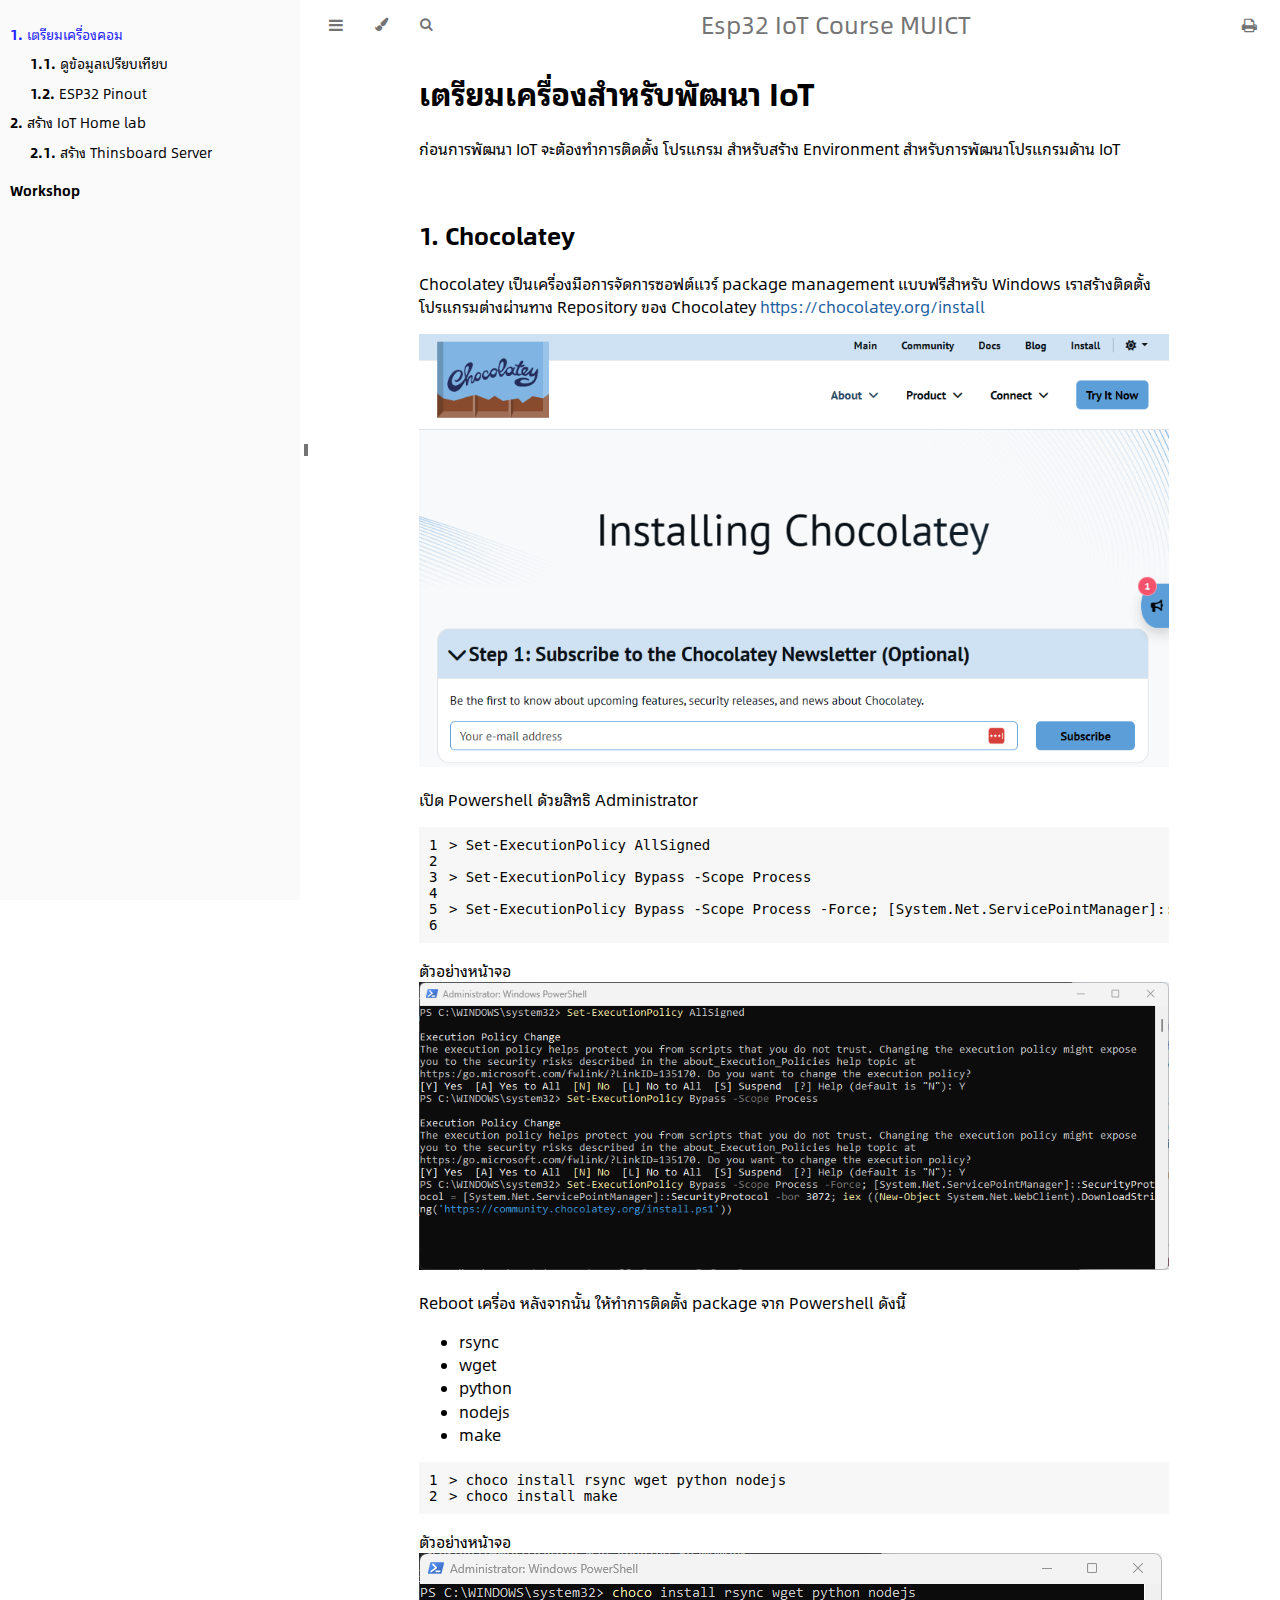
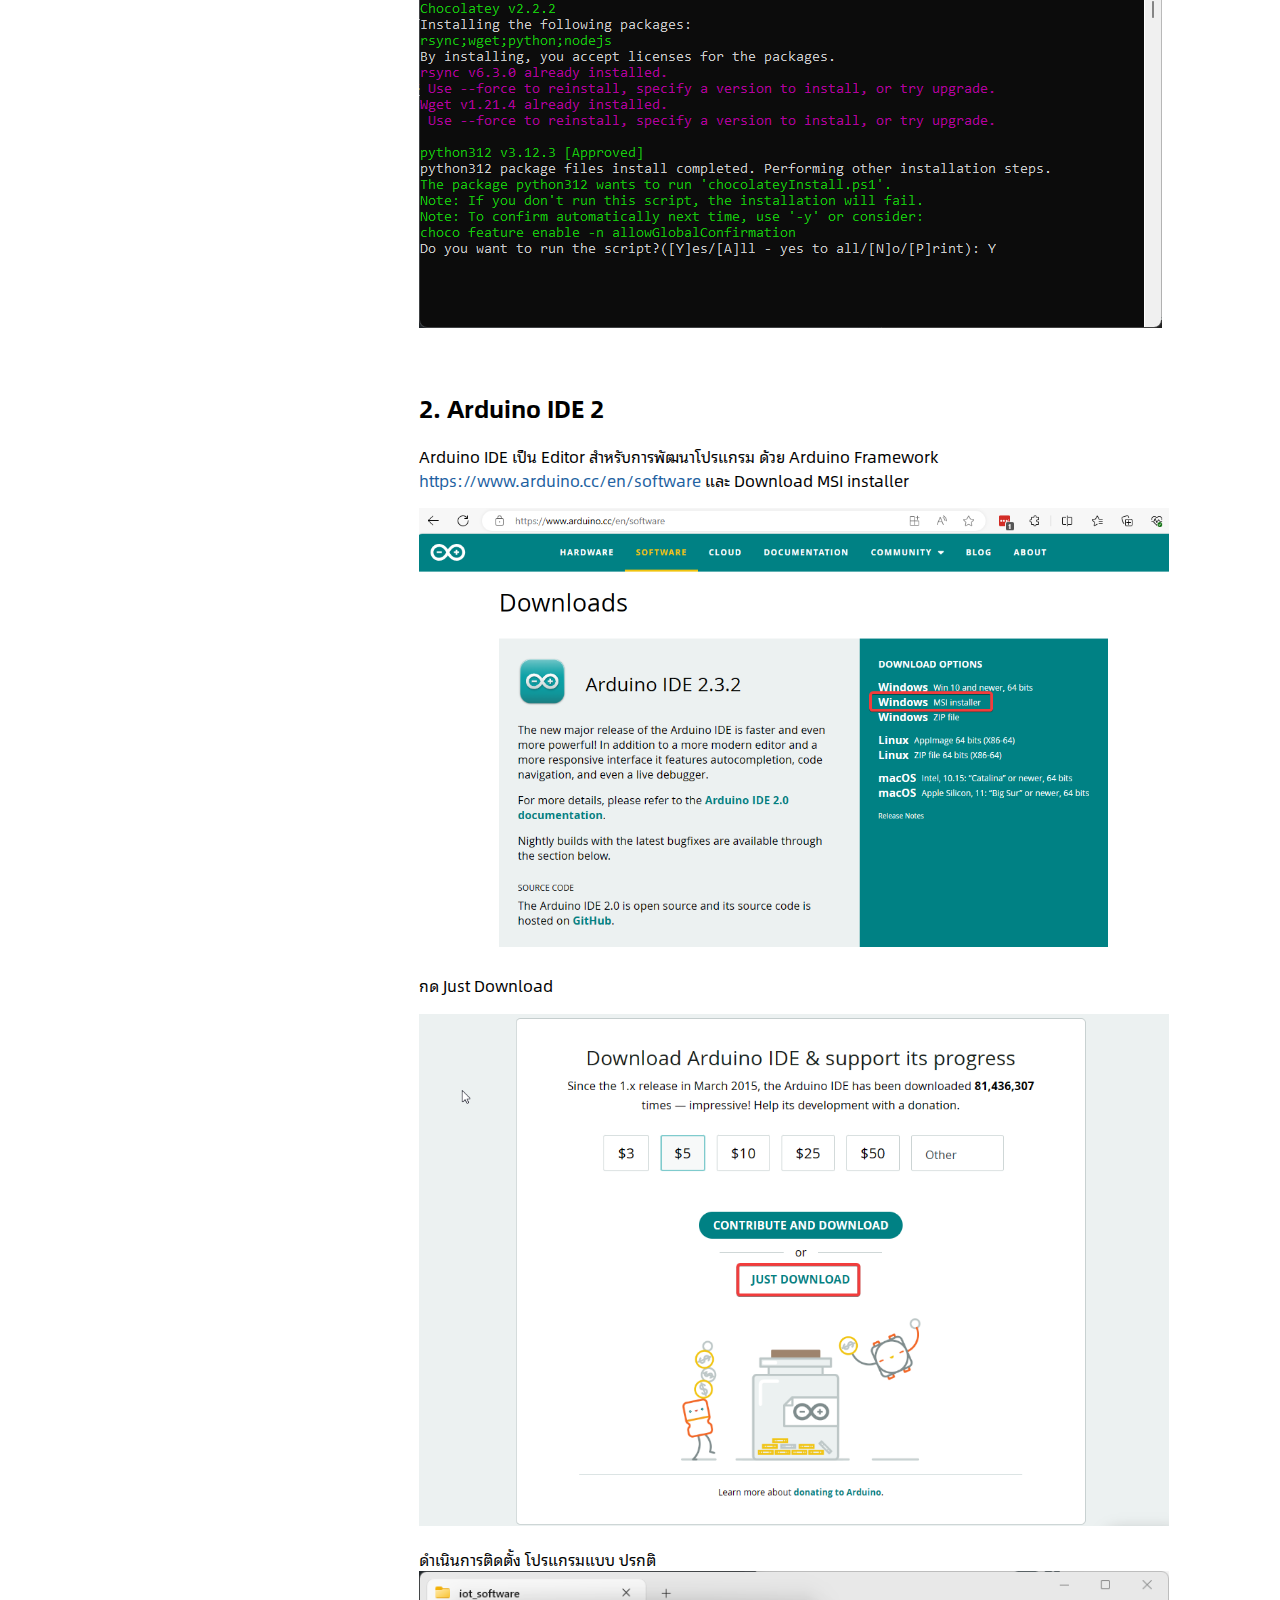
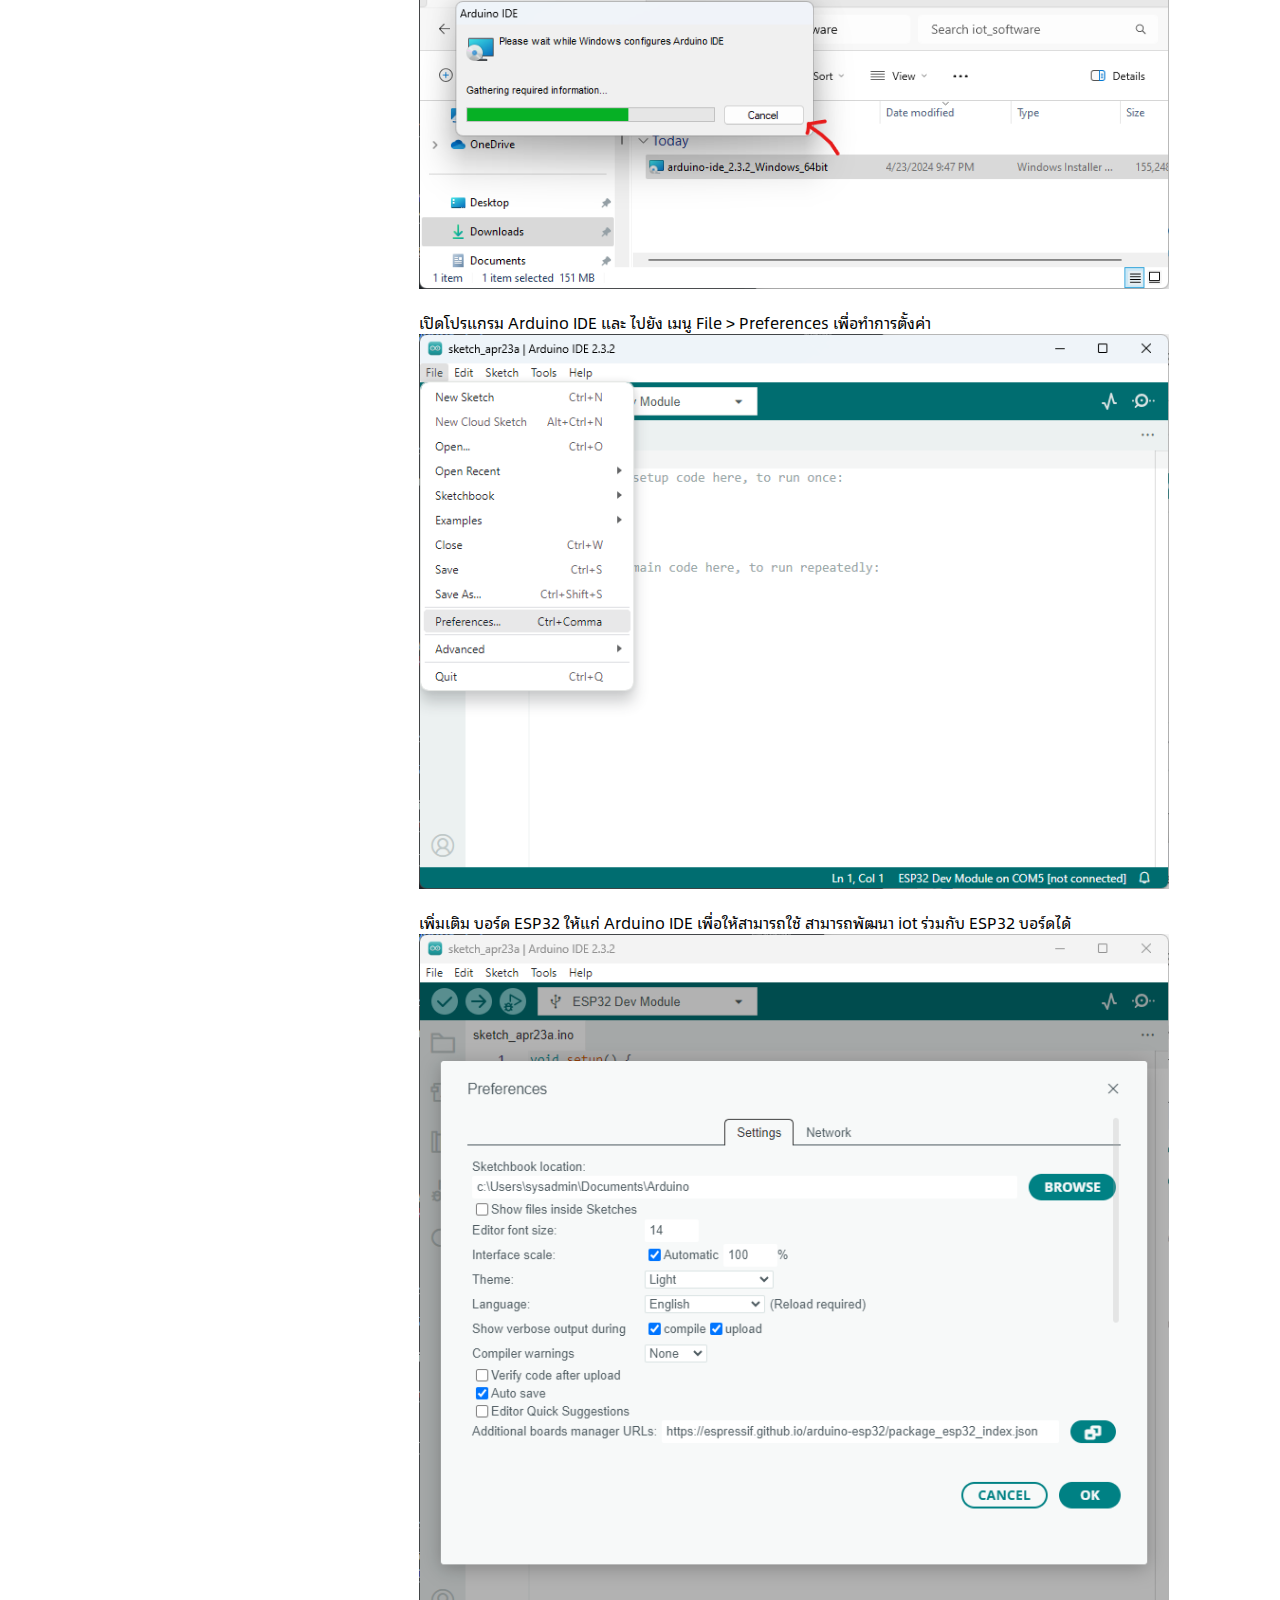
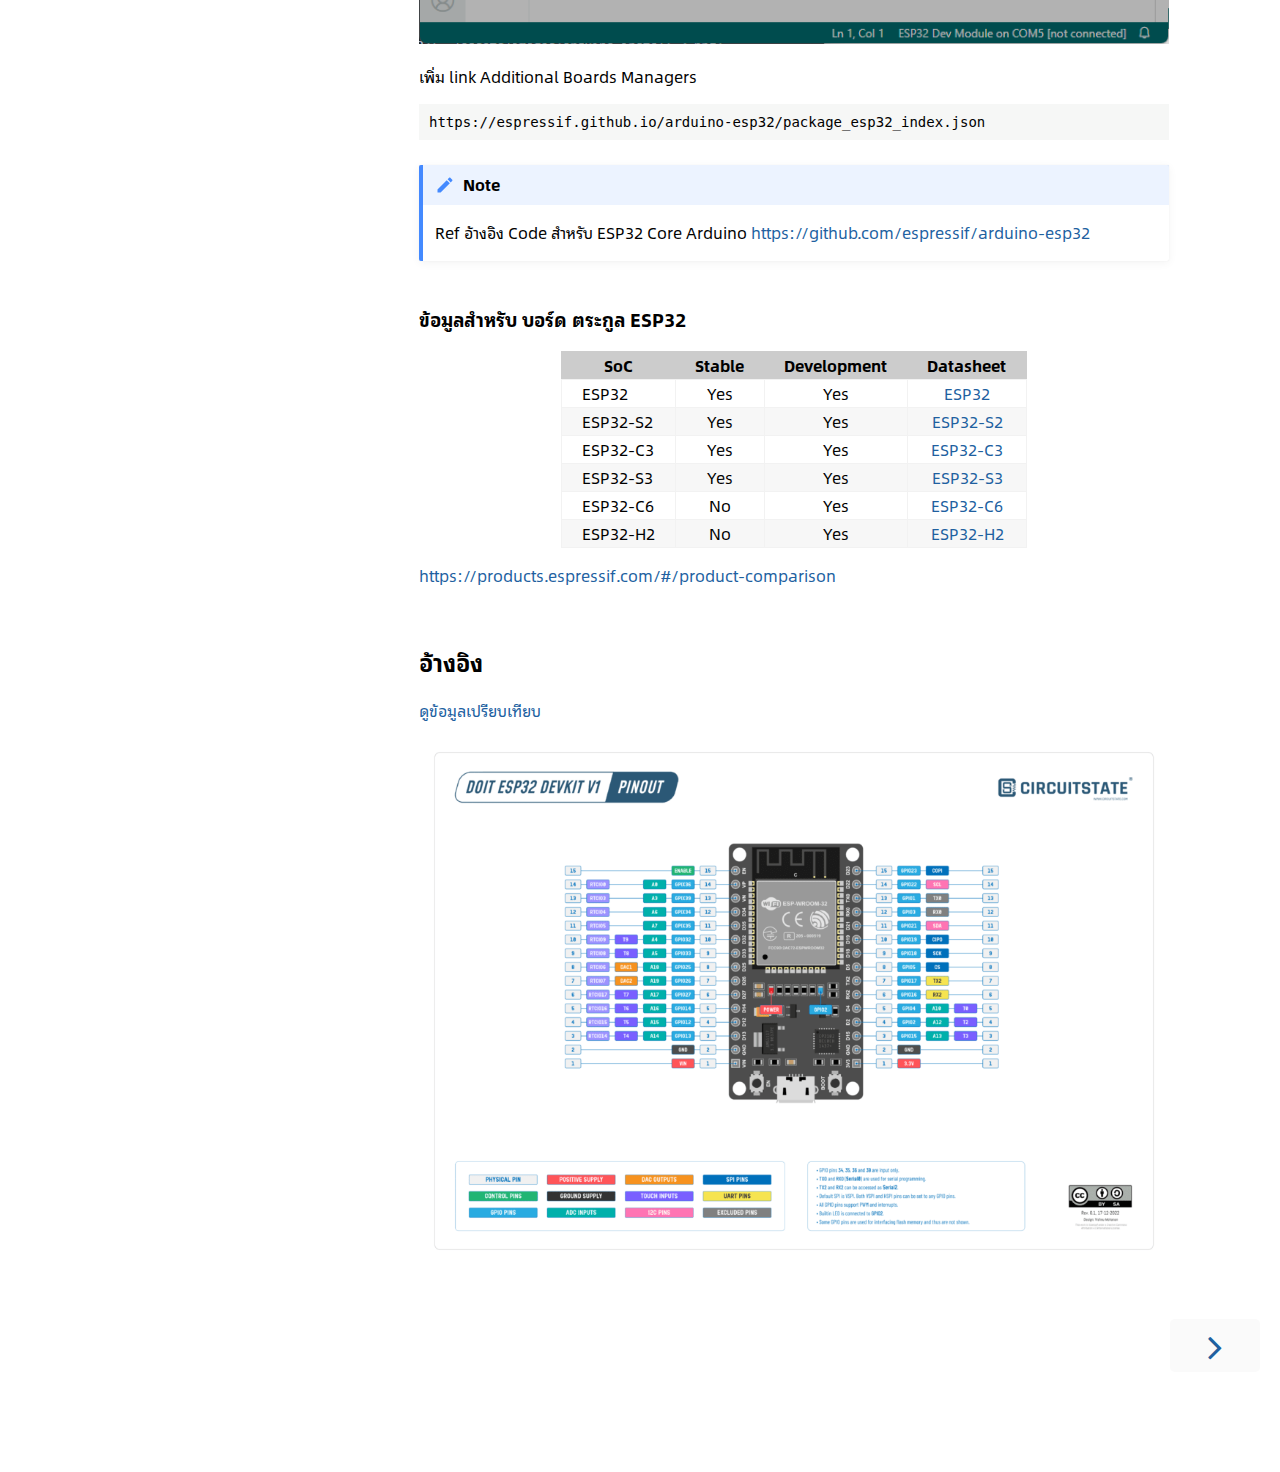
==== commit 11793b16: "Add Thingsboard Homelab" ====
--- a/book/index.html
+++ b/book/index.html
@@ -91,7 +91,7 @@
 
         <nav id="sidebar" class="sidebar" aria-label="Table of contents">
             <div class="sidebar-scrollbox">
-                <ol class="chapter"><li class="chapter-item expanded "><a href="chapters/chapter_1.html" class="active"><strong aria-hidden="true">1.</strong> เตรียมเครื่องคอม</a></li><li><ol class="section"><li class="chapter-item expanded "><a href="chapters/ref/compare_esp1.html"><strong aria-hidden="true">1.1.</strong> ดูข้อมูลเปรียบเทียบ</a></li><li class="chapter-item expanded "><a href="chapters/ref/pinout.html"><strong aria-hidden="true">1.2.</strong> ESP32 Pinout</a></li></ol></li><li class="chapter-item expanded "><a href="chapters/iot_homelab.html"><strong aria-hidden="true">2.</strong> สร้าง IoT Home lab</a></li></ol>
+                <ol class="chapter"><li class="chapter-item expanded "><a href="chapters/chapter_1.html" class="active"><strong aria-hidden="true">1.</strong> เตรียมเครื่องคอม</a></li><li><ol class="section"><li class="chapter-item expanded "><a href="chapters/ref/compare_esp1.html"><strong aria-hidden="true">1.1.</strong> ดูข้อมูลเปรียบเทียบ</a></li><li class="chapter-item expanded "><a href="chapters/ref/pinout.html"><strong aria-hidden="true">1.2.</strong> ESP32 Pinout</a></li></ol></li><li class="chapter-item expanded "><a href="chapters/iot_homelab.html"><strong aria-hidden="true">2.</strong> สร้าง IoT Home lab</a></li><li><ol class="section"><li class="chapter-item expanded "><a href="chapters/iot_thingsboard_lab.html"><strong aria-hidden="true">2.1.</strong> สร้าง Thinsboard Server</a></li></ol></li><li class="chapter-item expanded "><li class="part-title">Workshop</li></ol>
             </div>
             <div id="sidebar-resize-handle" class="sidebar-resize-handle">
                 <div class="sidebar-resize-indicator"></div>
@@ -275,6 +275,22 @@
 
         </div>
 
+        <!-- Livereload script (if served using the cli tool) -->
+        <script>
+            const wsProtocol = location.protocol === 'https:' ? 'wss:' : 'ws:';
+            const wsAddress = wsProtocol + "//" + location.host + "/" + "__livereload";
+            const socket = new WebSocket(wsAddress);
+            socket.onmessage = function (event) {
+                if (event.data === "reload") {
+                    socket.close();
+                    location.reload();
+                }
+            };
+
+            window.onbeforeunload = function () {
+                socket.close();
+            }
+        </script>
 
 
 
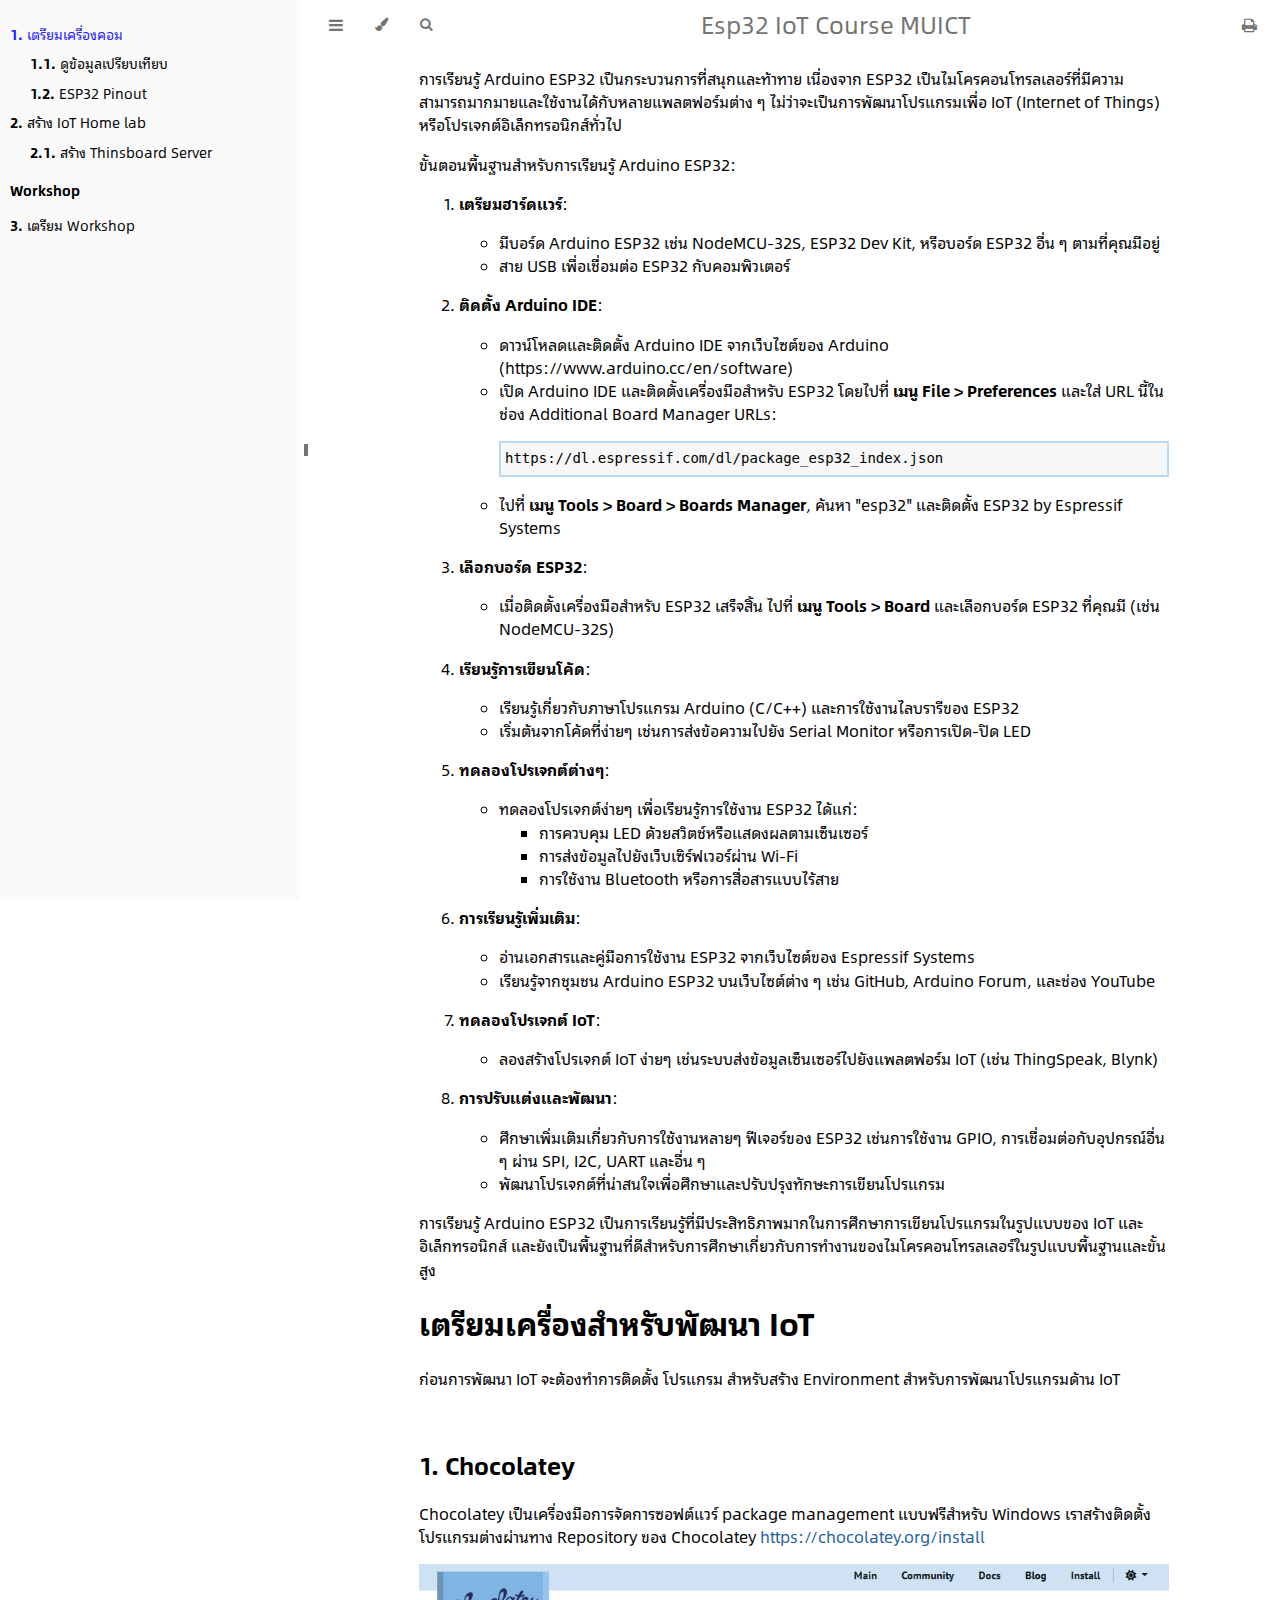
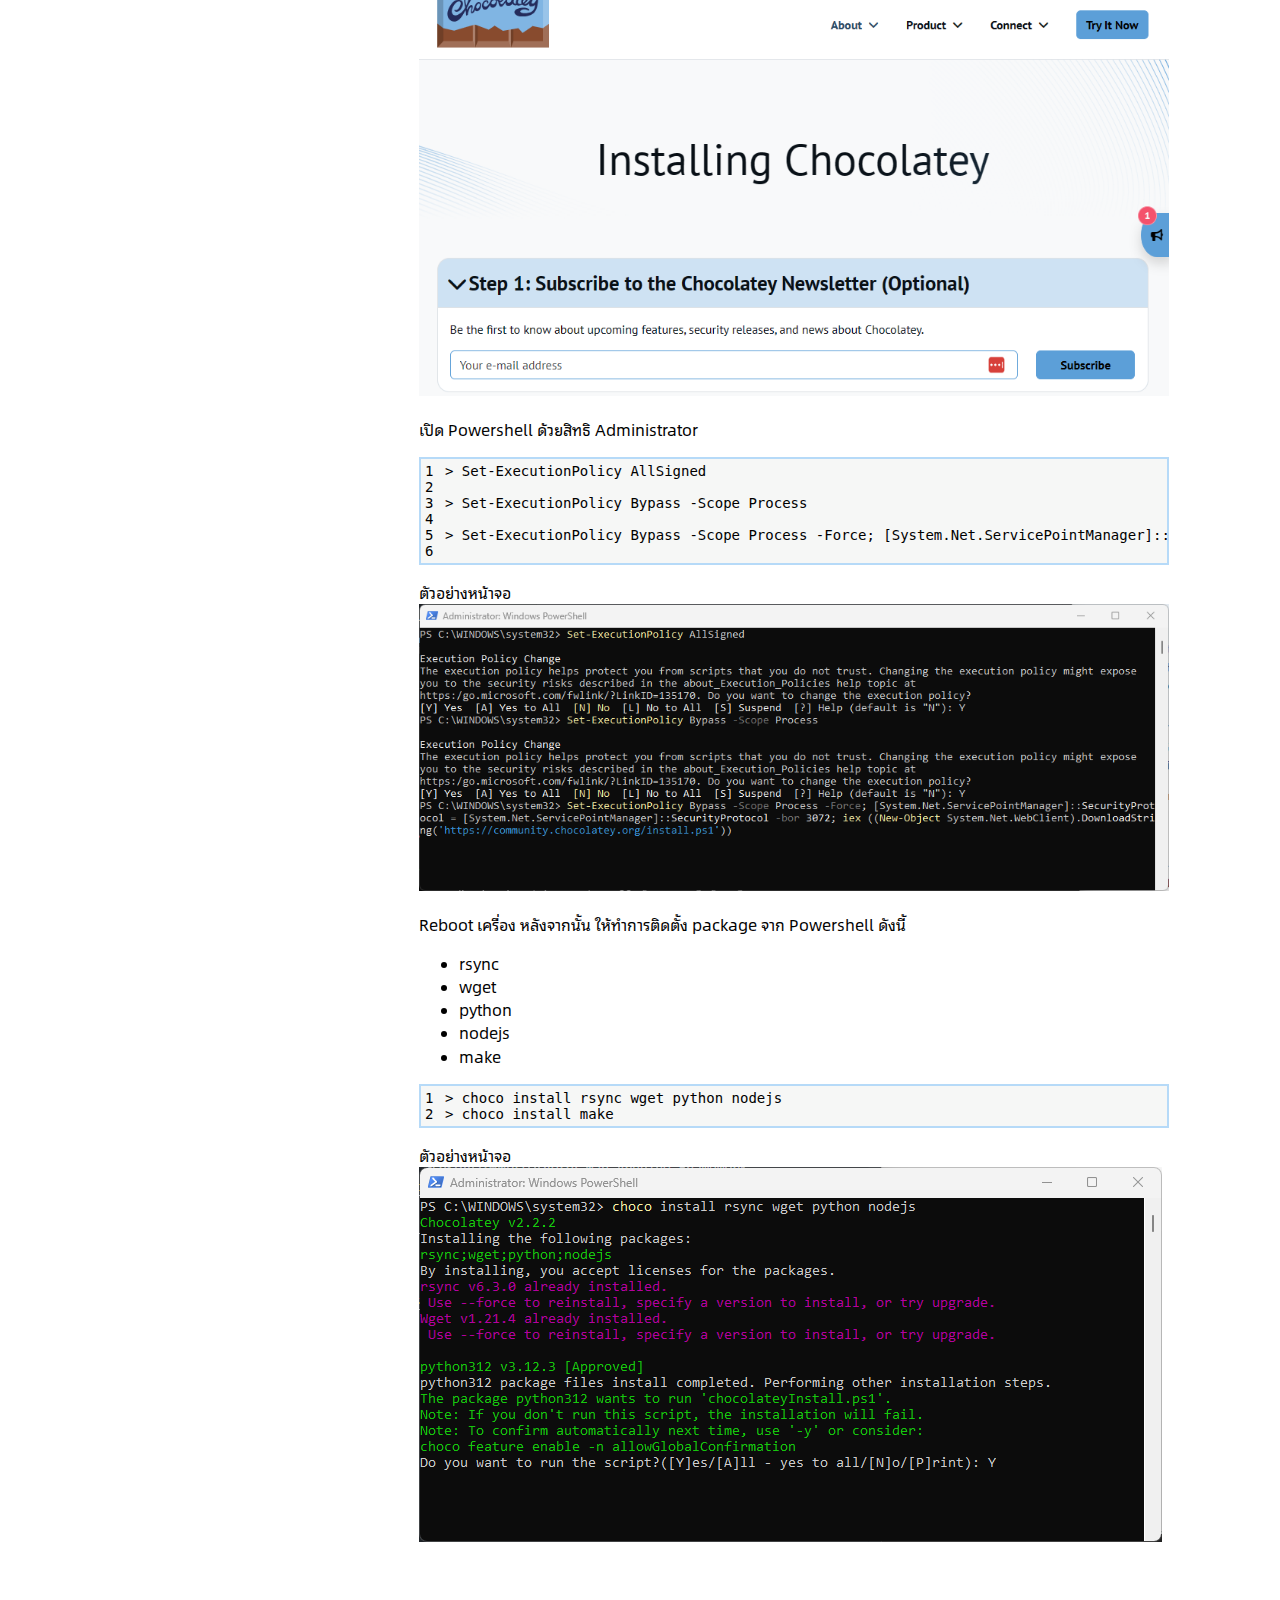
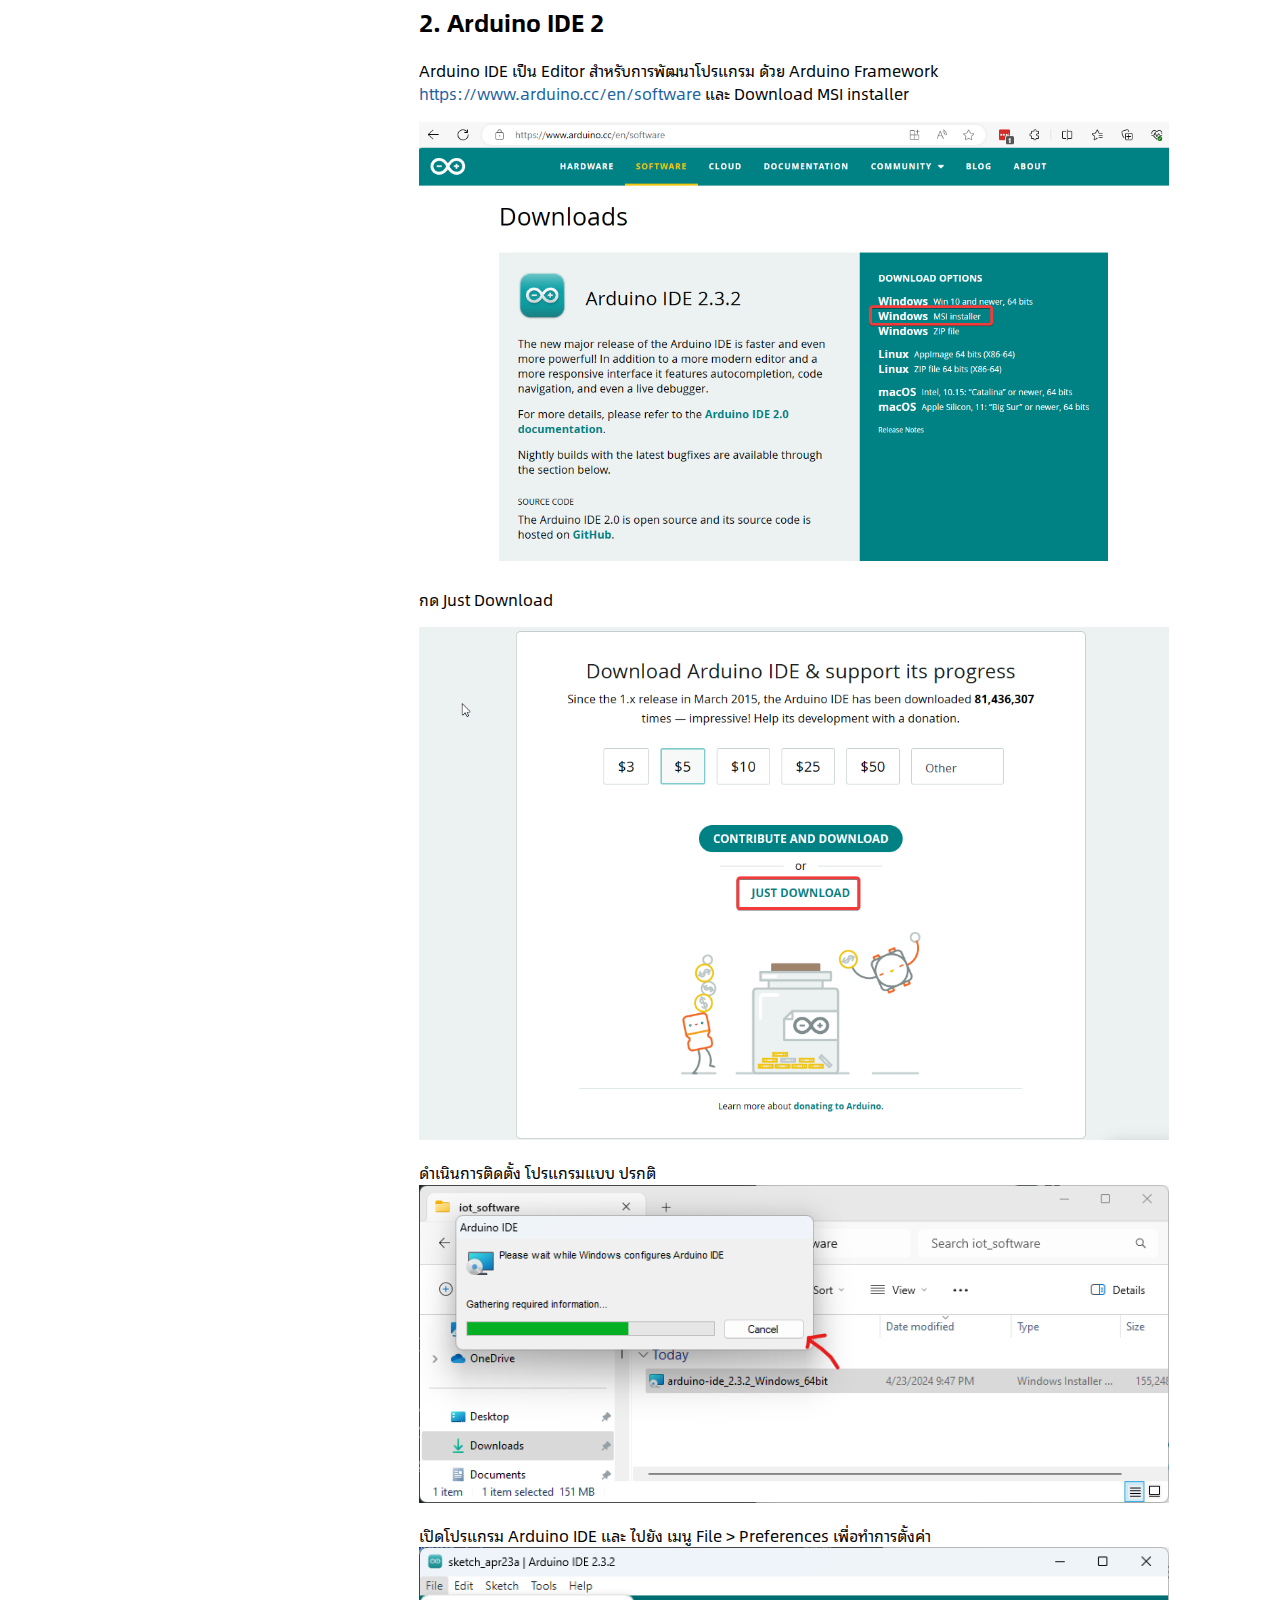
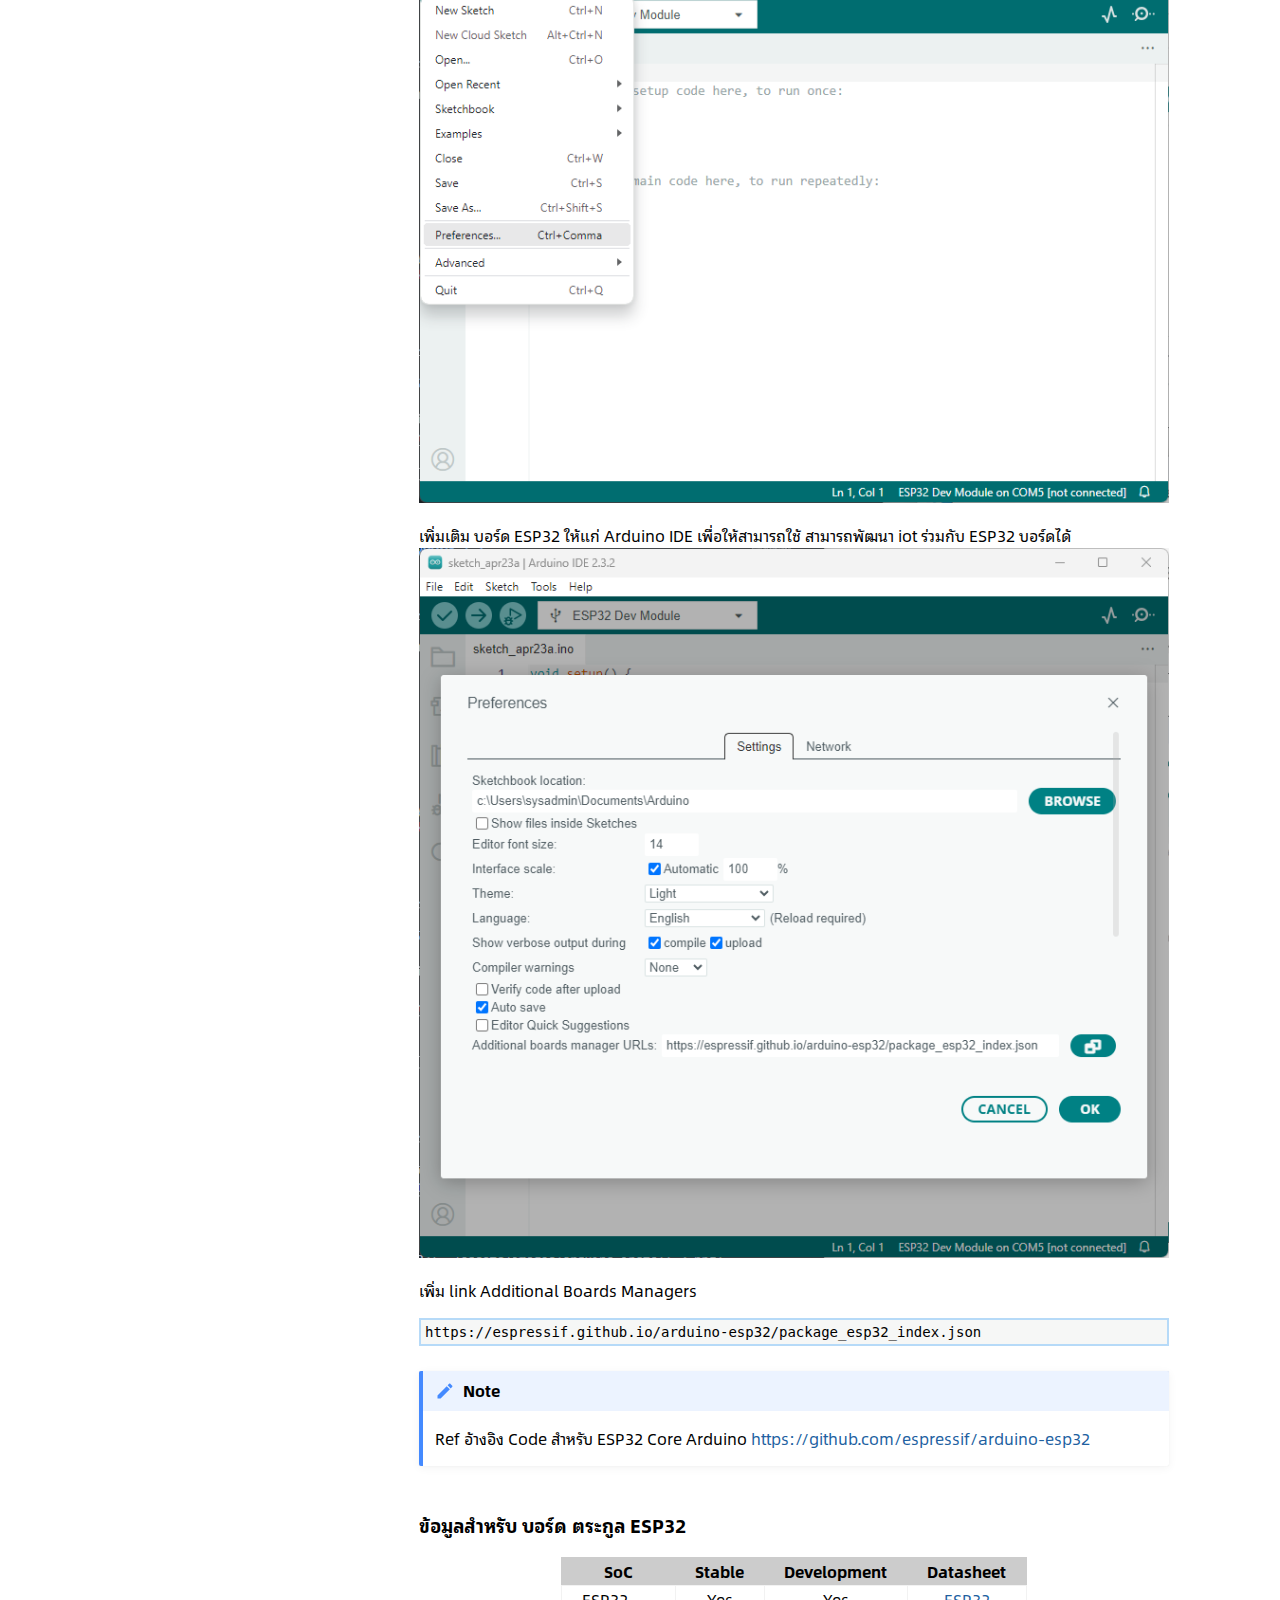
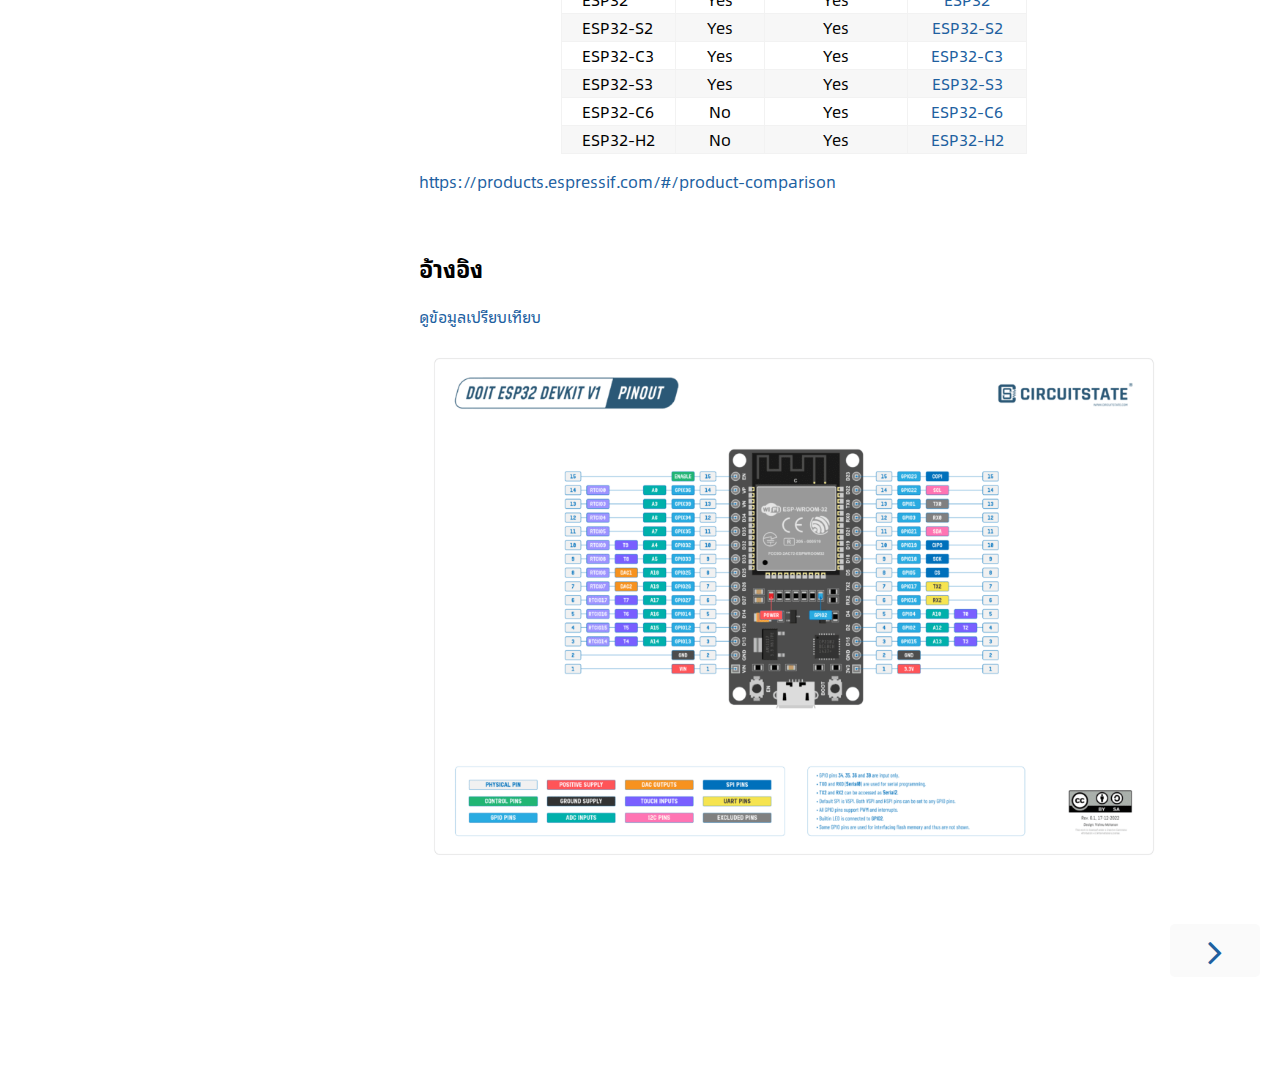
==== commit 30c969f8: "Add Workshop Section" ====
--- a/book/index.html
+++ b/book/index.html
@@ -91,7 +91,7 @@
 
         <nav id="sidebar" class="sidebar" aria-label="Table of contents">
             <div class="sidebar-scrollbox">
-                <ol class="chapter"><li class="chapter-item expanded "><a href="chapters/chapter_1.html" class="active"><strong aria-hidden="true">1.</strong> เตรียมเครื่องคอม</a></li><li><ol class="section"><li class="chapter-item expanded "><a href="chapters/ref/compare_esp1.html"><strong aria-hidden="true">1.1.</strong> ดูข้อมูลเปรียบเทียบ</a></li><li class="chapter-item expanded "><a href="chapters/ref/pinout.html"><strong aria-hidden="true">1.2.</strong> ESP32 Pinout</a></li></ol></li><li class="chapter-item expanded "><a href="chapters/iot_homelab.html"><strong aria-hidden="true">2.</strong> สร้าง IoT Home lab</a></li><li><ol class="section"><li class="chapter-item expanded "><a href="chapters/iot_thingsboard_lab.html"><strong aria-hidden="true">2.1.</strong> สร้าง Thinsboard Server</a></li></ol></li><li class="chapter-item expanded "><li class="part-title">Workshop</li></ol>
+                <ol class="chapter"><li class="chapter-item expanded "><a href="chapters/chapter_1.html" class="active"><strong aria-hidden="true">1.</strong> เตรียมเครื่องคอม</a></li><li><ol class="section"><li class="chapter-item expanded "><a href="chapters/ref/compare_esp1.html"><strong aria-hidden="true">1.1.</strong> ดูข้อมูลเปรียบเทียบ</a></li><li class="chapter-item expanded "><a href="chapters/ref/pinout.html"><strong aria-hidden="true">1.2.</strong> ESP32 Pinout</a></li></ol></li><li class="chapter-item expanded "><a href="chapters/iot_homelab.html"><strong aria-hidden="true">2.</strong> สร้าง IoT Home lab</a></li><li><ol class="section"><li class="chapter-item expanded "><a href="chapters/iot_thingsboard_lab.html"><strong aria-hidden="true">2.1.</strong> สร้าง Thinsboard Server</a></li></ol></li><li class="chapter-item expanded "><li class="part-title">Workshop</li><li class="chapter-item expanded "><a href="workshops/workshop1.html"><strong aria-hidden="true">3.</strong> เตรียม Workshop</a></li></ol>
             </div>
             <div id="sidebar-resize-handle" class="sidebar-resize-handle">
                 <div class="sidebar-resize-indicator"></div>
@@ -183,7 +183,75 @@
 
                 <div id="content" class="content">
                     <main>
-                        <h1 id="เตรียมเครืองสำหรับพัฒนา-iot"><a class="header" href="#เตรียมเครืองสำหรับพัฒนา-iot">เตรียมเครื่องสำหรับพัฒนา IoT</a></h1>
+                        <p>การเรียนรู้ Arduino ESP32 เป็นกระบวนการที่สนุกและท้าทาย เนื่องจาก ESP32 เป็นไมโครคอนโทรลเลอร์ที่มีความสามารถมากมายและใช้งานได้กับหลายแพลตฟอร์มต่าง ๆ ไม่ว่าจะเป็นการพัฒนาโปรแกรมเพื่อ IoT (Internet of Things) หรือโปรเจกต์อิเล็กทรอนิกส์ทั่วไป</p>
+<p>ขั้นตอนพื้นฐานสำหรับการเรียนรู้ Arduino ESP32:</p>
+<ol>
+<li>
+<p><strong>เตรียมฮาร์ดแวร์</strong>:</p>
+<ul>
+<li>มีบอร์ด Arduino ESP32 เช่น NodeMCU-32S, ESP32 Dev Kit, หรือบอร์ด ESP32 อื่น ๆ ตามที่คุณมีอยู่</li>
+<li>สาย USB เพื่อเชื่อมต่อ ESP32 กับคอมพิวเตอร์</li>
+</ul>
+</li>
+<li>
+<p><strong>ติดตั้ง Arduino IDE</strong>:</p>
+<ul>
+<li>ดาวน์โหลดและติดตั้ง Arduino IDE จากเว็บไซต์ของ Arduino (https://www.arduino.cc/en/software)</li>
+<li>เปิด Arduino IDE และติดตั้งเครื่องมือสำหรับ ESP32 โดยไปที่ <strong>เมนู File &gt; Preferences</strong> และใส่ URL นี้ในช่อง Additional Board Manager URLs:
+<pre><code>https://dl.espressif.com/dl/package_esp32_index.json
+</code></pre>
+</li>
+<li>ไปที่ <strong>เมนู Tools &gt; Board &gt; Boards Manager</strong>, ค้นหา "esp32" และติดตั้ง ESP32 by Espressif Systems</li>
+</ul>
+</li>
+<li>
+<p><strong>เลือกบอร์ด ESP32</strong>:</p>
+<ul>
+<li>เมื่อติดตั้งเครื่องมือสำหรับ ESP32 เสร็จสิ้น ไปที่ <strong>เมนู Tools &gt; Board</strong> และเลือกบอร์ด ESP32 ที่คุณมี (เช่น NodeMCU-32S)</li>
+</ul>
+</li>
+<li>
+<p><strong>เรียนรู้การเขียนโค้ด</strong>:</p>
+<ul>
+<li>เรียนรู้เกี่ยวกับภาษาโปรแกรม Arduino (C/C++) และการใช้งานไลบรารีของ ESP32</li>
+<li>เริ่มต้นจากโค้ดที่ง่ายๆ เช่นการส่งข้อความไปยัง Serial Monitor หรือการเปิด-ปิด LED</li>
+</ul>
+</li>
+<li>
+<p><strong>ทดลองโปรเจกต์ต่างๆ</strong>:</p>
+<ul>
+<li>ทดลองโปรเจกต์ง่ายๆ เพื่อเรียนรู้การใช้งาน ESP32 ได้แก่:
+<ul>
+<li>การควบคุม LED ด้วยสวิตช์หรือแสดงผลตามเซ็นเซอร์</li>
+<li>การส่งข้อมูลไปยังเว็บเซิร์ฟเวอร์ผ่าน Wi-Fi</li>
+<li>การใช้งาน Bluetooth หรือการสื่อสารแบบไร้สาย</li>
+</ul>
+</li>
+</ul>
+</li>
+<li>
+<p><strong>การเรียนรู้เพิ่มเติม</strong>:</p>
+<ul>
+<li>อ่านเอกสารและคู่มือการใช้งาน ESP32 จากเว็บไซต์ของ Espressif Systems</li>
+<li>เรียนรู้จากชุมชน Arduino ESP32 บนเว็บไซต์ต่าง ๆ เช่น GitHub, Arduino Forum, และช่อง YouTube</li>
+</ul>
+</li>
+<li>
+<p><strong>ทดลองโปรเจกต์ IoT</strong>:</p>
+<ul>
+<li>ลองสร้างโปรเจกต์ IoT ง่ายๆ เช่นระบบส่งข้อมูลเซ็นเซอร์ไปยังแพลตฟอร์ม IoT (เช่น ThingSpeak, Blynk)</li>
+</ul>
+</li>
+<li>
+<p><strong>การปรับแต่งและพัฒนา</strong>:</p>
+<ul>
+<li>ศึกษาเพิ่มเติมเกี่ยวกับการใช้งานหลายๆ ฟีเจอร์ของ ESP32 เช่นการใช้งาน GPIO, การเชื่อมต่อกับอุปกรณ์อื่น ๆ ผ่าน SPI, I2C, UART และอื่น ๆ</li>
+<li>พัฒนาโปรเจกต์ที่น่าสนใจเพื่อศึกษาและปรับปรุงทักษะการเขียนโปรแกรม</li>
+</ul>
+</li>
+</ol>
+<p>การเรียนรู้ Arduino ESP32 เป็นการเรียนรู้ที่มีประสิทธิภาพมากในการศึกษาการเขียนโปรแกรมในรูปแบบของ IoT และอิเล็กทรอนิกส์ และยังเป็นพื้นฐานที่ดีสำหรับการศึกษาเกี่ยวกับการทำงานของไมโครคอนโทรลเลอร์ในรูปแบบพื้นฐานและขั้นสูง</p>
+<h1 id="เตรียมเครืองสำหรับพัฒนา-iot"><a class="header" href="#เตรียมเครืองสำหรับพัฒนา-iot">เตรียมเครื่องสำหรับพัฒนา IoT</a></h1>
 <p>ก่อนการพัฒนา IoT จะต้องทำการติดตั้ง โปรแกรม สำหรับสร้าง Environment สำหรับการพัฒนาโปรแกรมด้าน IoT</p>
 <h2 id="1-chocolatey"><a class="header" href="#1-chocolatey">1. Chocolatey</a></h2>
 <p>Chocolatey เป็นเครื่องมือการจัดการซอฟต์แวร์ package management แบบฟรีสำหรับ Windows เราสร้างติดตั้งโปรแกรมต่างผ่านทาง Repository ของ Chocolatey  <a href="https://chocolatey.org/install">https://chocolatey.org/install</a></p>
--- a/book/fonts/fonts.css
+++ b/book/fonts/fonts.css
@@ -50,4 +50,13 @@
 
 .highlighted-text {
     background-color: rgb(165, 245, 179); /* Change 'yellow' to your desired color */
+}
+
+.hljs {
+    display: block;
+    overflow-x: auto;
+    background: #f6f7f6;
+    color: #000;
+    border: 2px solid #b6daf8; /* Adding a 1px solid gray border */
+    padding: 4px; /* Adding 2px padding all around */
 }